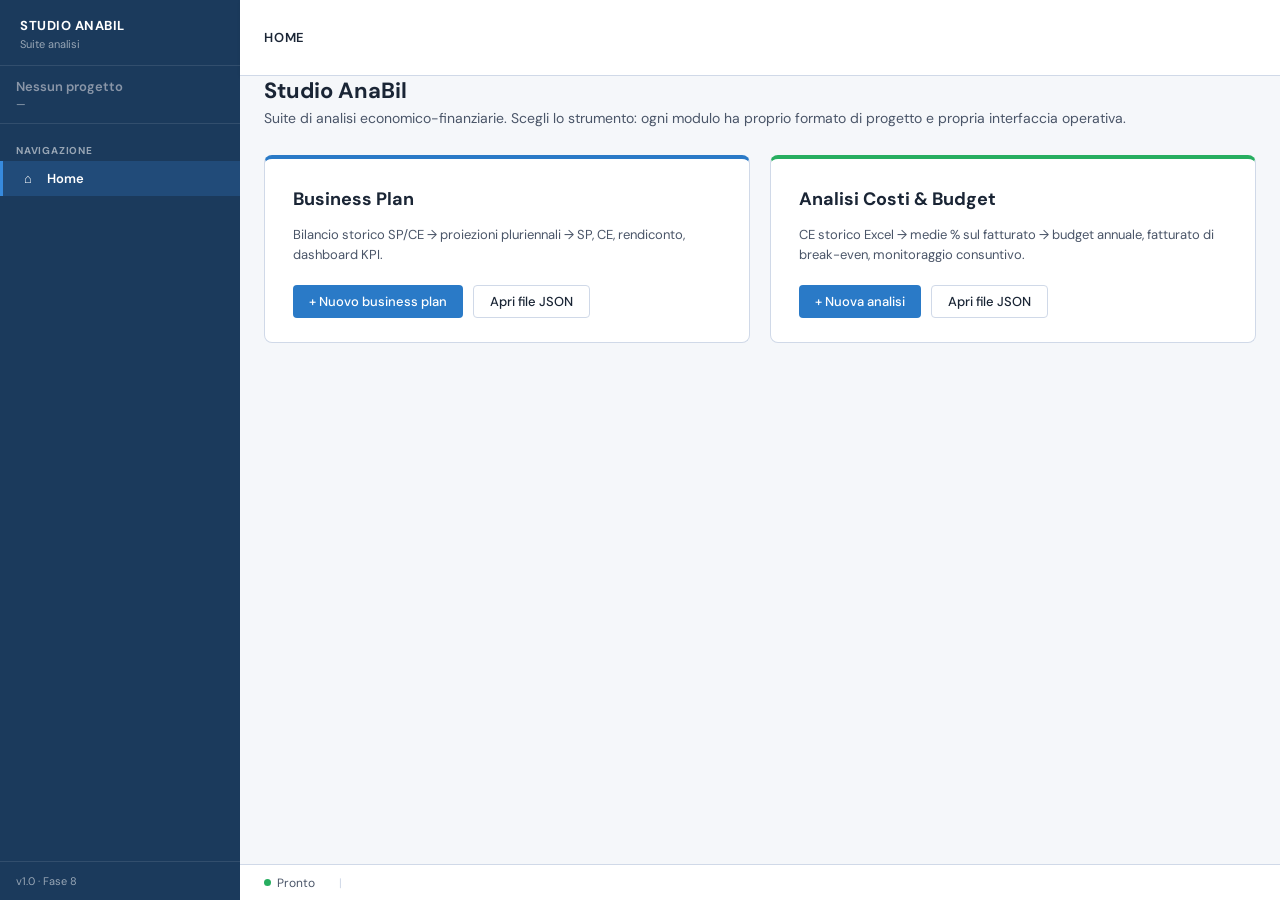
==== index.html @ ef0dd317 "Riorganizzazione cartelle in struttura multi-modulo Struttura nuova:   js/core/        — shell e inf" ====
<!DOCTYPE html>
<html lang="it">
<head>
  <meta charset="UTF-8">
  <meta name="viewport" content="width=device-width, initial-scale=1.0">
  <title>Studio AnaBil</title>

  <!-- Google Fonts -->
  <link rel="preconnect" href="https://fonts.googleapis.com">
  <link rel="preconnect" href="https://fonts.gstatic.com" crossorigin>
  <link href="https://fonts.googleapis.com/css2?family=DM+Sans:wght@400;500;600;700&family=JetBrains+Mono:wght@400;600&display=swap" rel="stylesheet">

  <link rel="stylesheet" href="css/main.css">
</head>
<body>

<!-- =====================================================
     APP SHELL
     ===================================================== -->
<div id="app">

  <!-- ── Sidebar ────────────────────────────────────────── -->
  <nav id="sidebar">
    <div class="sidebar-logo" onclick="UI.navigate('home')" title="Torna alla home">
      <div class="sidebar-logo-title">Studio AnaBil</div>
      <div class="sidebar-logo-sub">Suite analisi</div>
    </div>

    <!-- Info progetto corrente -->
    <div class="sidebar-project-info" id="sidebar-project-info">
      <div class="sidebar-project-name text-muted" id="sidebar-project-name">Nessun progetto</div>
      <div class="sidebar-project-meta" id="sidebar-project-meta">—</div>
      <div class="sidebar-project-edit-btn hidden" id="sidebar-project-edit" onclick="UI.apriModificaCliente()" title="Modifica ragione sociale, anno base e orizzonte anni">✎ Modifica dati base</div>
    </div>

    <!-- Navigazione principale -->
    <div class="sidebar-nav">
      <div class="sidebar-nav-section">Navigazione</div>

      <div class="sidebar-nav-item active" data-section="home" data-modulo="*" onclick="UI.navigate('home')" title="Torna alla home / cambia strumento">
        <span class="sidebar-nav-icon">⌂</span>
        <span>Home</span>
      </div>

      <!-- ── Voci Business Plan (BP) ────────────────────────── -->
      <div class="sidebar-nav-item disabled hidden" data-section="importa" data-modulo="bp" onclick="UI.navigate('importa')">
        <span class="sidebar-nav-icon">⇪</span>
        <span>Importa bilancio</span>
        <span class="sidebar-nav-status" id="nav-status-importa"></span>
      </div>

      <div class="sidebar-nav-item disabled hidden" data-section="dati-partenza" data-modulo="bp" onclick="UI.navigate('dati-partenza')">
        <span class="sidebar-nav-icon">📋</span>
        <span>Dati di partenza</span>
        <span class="sidebar-nav-status" id="nav-status-dati-partenza"></span>
      </div>

      <div class="sidebar-nav-item disabled hidden" data-section="driver" data-modulo="bp" onclick="UI.navigate('driver')">
        <span class="sidebar-nav-icon">⚙</span>
        <span>Driver &amp; Parametri</span>
        <span class="sidebar-nav-status" id="nav-status-driver"></span>
      </div>

      <div class="sidebar-nav-item disabled hidden" data-section="eventi" data-modulo="bp" onclick="UI.navigate('eventi')">
        <span class="sidebar-nav-icon">📅</span>
        <span>Eventi</span>
        <span class="sidebar-nav-status" id="nav-status-eventi"></span>
      </div>

      <div class="sidebar-nav-item disabled hidden" data-section="prospetti" data-modulo="bp" onclick="UI.navigate('prospetti')">
        <span class="sidebar-nav-icon">📊</span>
        <span>Prospetti futuri</span>
        <span class="sidebar-nav-status" id="nav-status-prospetti"></span>
      </div>

      <div class="sidebar-nav-item disabled hidden" data-section="dashboard" data-modulo="bp" onclick="UI.navigate('dashboard')">
        <span class="sidebar-nav-icon">◈</span>
        <span>Dashboard KPI</span>
        <span class="sidebar-nav-status" id="nav-status-dashboard"></span>
      </div>

      <!-- ── Voci Analisi Costi & Budget (AB) ───────────────── -->
      <div class="sidebar-nav-item disabled hidden" data-section="ab-importa-ce" data-modulo="ab" onclick="UI.navigate('ab-importa-ce')">
        <span class="sidebar-nav-icon">⇪</span>
        <span>Importa CE</span>
        <span class="sidebar-nav-status" id="nav-status-ab-importa-ce"></span>
      </div>

      <div class="sidebar-nav-item disabled hidden" data-section="ab-mappatura" data-modulo="ab" onclick="UI.navigate('ab-mappatura')">
        <span class="sidebar-nav-icon">🗂</span>
        <span>Mappatura sottoconti</span>
        <span class="sidebar-nav-status" id="nav-status-ab-mappatura"></span>
      </div>

      <div class="sidebar-nav-item disabled hidden" data-section="ab-storico" data-modulo="ab" onclick="UI.navigate('ab-storico')">
        <span class="sidebar-nav-icon">📋</span>
        <span>Storico &amp; medie</span>
        <span class="sidebar-nav-status" id="nav-status-ab-storico"></span>
      </div>

      <div class="sidebar-nav-item disabled hidden" data-section="ab-budget" data-modulo="ab" onclick="UI.navigate('ab-budget')">
        <span class="sidebar-nav-icon">📊</span>
        <span>Budget anno</span>
        <span class="sidebar-nav-status" id="nav-status-ab-budget"></span>
      </div>

      <div class="sidebar-nav-item disabled hidden" data-section="ab-consuntivo" data-modulo="ab" onclick="UI.navigate('ab-consuntivo')">
        <span class="sidebar-nav-icon">📈</span>
        <span>Consuntivo</span>
        <span class="sidebar-nav-status" id="nav-status-ab-consuntivo"></span>
      </div>
    </div>

    <div class="sidebar-footer">v1.0 · Fase 8</div>
  </nav>

  <!-- ── Header ─────────────────────────────────────────── -->
  <header id="header">
    <div class="header-info">
      <div class="header-cliente hidden" id="header-cliente"></div>
      <div class="header-title" id="header-title">Home</div>
      <div class="header-subtitle hidden" id="header-subtitle"></div>
    </div>
    <div id="header-badges" class="header-badges"></div>
    <div class="header-actions" id="header-actions"></div>
  </header>

  <!-- ── Area contenuto ─────────────────────────────────── -->
  <main id="content">
    <!-- Le sezioni vengono iniettate da ui.js -->
  </main>

  <!-- ── Footer ─────────────────────────────────────────── -->
  <footer id="footer">
    <div class="footer-status">
      <div class="footer-status-dot pronto" id="footer-dot"></div>
      <span id="footer-status-text">Pronto</span>
    </div>
    <span class="footer-sep">|</span>
    <div class="footer-quadratura hidden" id="footer-quadratura">
      <span id="footer-quadratura-text"></span>
    </div>
    <div style="flex:1"></div>
    <span id="footer-info" class="text-muted"></span>
  </footer>

</div><!-- /#app -->

<!-- =====================================================
     MODALE NUOVO PROGETTO
     ===================================================== -->
<div class="modal-overlay hidden" id="modal-nuovo-progetto">
  <div class="modal">
    <div class="modal-header">
      <span class="modal-title">Nuovo progetto</span>
      <div class="modal-close" onclick="UI.closeModal('modal-nuovo-progetto')">✕</div>
    </div>

    <div class="modal-body">

      <!-- Nome cliente -->
      <div class="form-group">
        <span class="form-label required">Nome cliente / Ragione sociale</span>
        <div class="form-field"
             contenteditable="true"
             id="np-cliente"
             data-placeholder="Es. Rossi Srl"
             spellcheck="false"></div>
      </div>

      <!-- Settore -->
      <div class="form-group">
        <span class="form-label">Settore</span>
        <div class="form-field"
             contenteditable="true"
             id="np-settore"
             data-placeholder="Es. Commercio al dettaglio"
             spellcheck="false"></div>
      </div>

      <!-- Anno base + Anni previsionali -->
      <div class="form-row">
        <div class="form-group">
          <span class="form-label required" id="np-anno-label">Anno base (storico)</span>
          <div class="form-field"
               contenteditable="true"
               id="np-anno-base"
               data-placeholder="Es. 2024"
               spellcheck="false"></div>
          <div class="form-hint" id="np-anno-hint">Anno dell'ultimo bilancio approvato</div>
        </div>

        <div class="form-group">
          <span class="form-label required">Anni previsionali</span>
          <div class="stepper">
            <div class="stepper-btn" onclick="UI.stepperChange('np-anni-prev', -1)">−</div>
            <div class="stepper-value" id="np-anni-prev">3</div>
            <div class="stepper-btn" onclick="UI.stepperChange('np-anni-prev', +1)">+</div>
          </div>
          <div class="form-hint" id="np-anni-hint">Da 1 a 8 anni oltre l'anno base</div>
        </div>

        <div class="form-group hidden" id="np-mese-avvio-group">
          <span class="form-label">Mese di avvio</span>
          <select class="form-select" id="np-mese-avvio">
            <option value="1">Gennaio</option>
            <option value="2">Febbraio</option>
            <option value="3">Marzo</option>
            <option value="4">Aprile</option>
            <option value="5">Maggio</option>
            <option value="6">Giugno</option>
            <option value="7">Luglio</option>
            <option value="8">Agosto</option>
            <option value="9">Settembre</option>
            <option value="10">Ottobre</option>
            <option value="11">Novembre</option>
            <option value="12">Dicembre</option>
          </select>
          <div class="form-hint">Mese in cui la società inizia l'attività</div>
        </div>
      </div>

      <!-- Scenario -->
      <div class="form-group">
        <span class="form-label required">Modalità di inserimento</span>
        <div class="radio-group" id="np-scenario">

          <div class="radio-item selected" data-value="sp_ce" onclick="UI.radioSelect('np-scenario', this); UI.aggiornaLabelAnno('sp_ce')">
            <div class="radio-dot"></div>
            <div>
              <div class="radio-label">SP + CE storici</div>
              <div class="radio-desc">Società esistente con bilanci disponibili — inserimento completo art. 2424/2425</div>
            </div>
          </div>

          <div class="radio-item" data-value="sp_only" onclick="UI.radioSelect('np-scenario', this); UI.aggiornaLabelAnno('sp_only')">
            <div class="radio-dot"></div>
            <div>
              <div class="radio-label">Solo SP storico</div>
              <div class="radio-desc">CE storico non disponibile — il primo CE viene costruito interamente dai driver</div>
            </div>
          </div>

          <div class="radio-item" data-value="costituenda" onclick="UI.radioSelect('np-scenario', this); UI.aggiornaLabelAnno('costituenda')">
            <div class="radio-dot"></div>
            <div>
              <div class="radio-label">Società costituenda</div>
              <div class="radio-desc">Nuova società senza storico — SP semplificato di avvio, CE dai driver</div>
            </div>
          </div>

        </div>
      </div>

      <!-- Modalità inserimento dati -->
      <div class="form-group">
        <span class="form-label">Granularità inserimento dati</span>
        <div class="toggle-group" id="np-modalita">
          <div class="toggle-item active" data-value="rapida" onclick="UI.toggleSelect('np-modalita', this)">
            Rapida
          </div>
          <div class="toggle-item" data-value="analitica" onclick="UI.toggleSelect('np-modalita', this)">
            Analitica
          </div>
        </div>
        <div class="form-hint mt-4">
          <strong>Rapida:</strong> inserimento per macro-aree aggregate &nbsp;|&nbsp;
          <strong>Analitica:</strong> conti foglia completi art. 2424/2425
        </div>
      </div>

    </div><!-- /.modal-body -->

    <div class="modal-footer">
      <div class="btn btn-secondary" onclick="UI.closeModal('modal-nuovo-progetto')">Annulla</div>
      <div class="btn btn-primary" onclick="Projects.creaProgetto()">Crea progetto</div>
    </div>
  </div>
</div><!-- /#modal-nuovo-progetto -->

<!-- =====================================================
     MODALE NUOVA ANALISI COSTI
     ===================================================== -->
<div class="modal-overlay hidden" id="modal-nuova-analisi">
  <div class="modal" style="width:520px">
    <div class="modal-header">
      <span class="modal-title">Nuova analisi costi</span>
      <div class="modal-close" onclick="UI.closeModal('modal-nuova-analisi')">✕</div>
    </div>

    <div class="modal-body">

      <!-- Nome ditta -->
      <div class="form-group">
        <span class="form-label required">Nome ditta / Ragione sociale</span>
        <div class="form-field"
             contenteditable="true"
             id="na-ditta"
             data-placeholder="Es. Rossi Srl"
             spellcheck="false"></div>
      </div>

      <!-- Settore -->
      <div class="form-group">
        <span class="form-label">Settore</span>
        <div class="form-field"
             contenteditable="true"
             id="na-settore"
             data-placeholder="Es. Commercio al dettaglio"
             spellcheck="false"></div>
      </div>

      <!-- Anno corrente + Numero anni storici -->
      <div class="form-row">
        <div class="form-group">
          <span class="form-label required">Anno corrente</span>
          <div class="form-field"
               contenteditable="true"
               id="na-anno-corrente"
               data-placeholder="Es. 2026"
               spellcheck="false"></div>
          <div class="form-hint">Anno per cui si fa il budget</div>
        </div>

        <div class="form-group">
          <span class="form-label required">Anni di storico</span>
          <div class="stepper">
            <div class="stepper-btn" onclick="UI.stepperChange('na-anni-storici', -1)">−</div>
            <div class="stepper-value" id="na-anni-storici" data-min="1" data-max="3">3</div>
            <div class="stepper-btn" onclick="UI.stepperChange('na-anni-storici', +1)">+</div>
          </div>
          <div class="form-hint">Da 1 a 3 anni precedenti</div>
        </div>
      </div>

    </div><!-- /.modal-body -->

    <div class="modal-footer">
      <div class="btn btn-secondary" onclick="UI.closeModal('modal-nuova-analisi')">Annulla</div>
      <div class="btn btn-primary" onclick="Projects.creaAnalisi()">Crea analisi</div>
    </div>
  </div>
</div>

<!-- =====================================================
     MODALE MODIFICA DATI CLIENTE
     ===================================================== -->
<div class="modal-overlay hidden" id="modal-modifica-cliente">
  <div class="modal" style="width:480px">
    <div class="modal-header">
      <span class="modal-title">Modifica dati base</span>
      <div class="modal-close" onclick="UI.closeModal('modal-modifica-cliente')">✕</div>
    </div>

    <div class="modal-body">

      <!-- Nome cliente -->
      <div class="form-group">
        <span class="form-label required">Nome cliente / Ragione sociale</span>
        <div class="form-field"
             contenteditable="true"
             id="mc-cliente"
             data-placeholder="Es. Rossi Srl"
             spellcheck="false"></div>
      </div>

      <!-- Anno base + Anni previsionali -->
      <div class="form-row">
        <div class="form-group">
          <span class="form-label required" id="mc-anno-label">Anno base (storico)</span>
          <div class="form-field"
               contenteditable="true"
               id="mc-anno-base"
               data-placeholder="Es. 2024"
               spellcheck="false"></div>
          <div class="form-hint" id="mc-anno-hint">Anno dell'ultimo bilancio approvato</div>
        </div>

        <div class="form-group">
          <span class="form-label required">Anni previsionali</span>
          <div class="stepper">
            <div class="stepper-btn" onclick="UI.stepperChange('mc-anni-prev', -1)">−</div>
            <div class="stepper-value" id="mc-anni-prev">3</div>
            <div class="stepper-btn" onclick="UI.stepperChange('mc-anni-prev', +1)">+</div>
          </div>
          <div class="form-hint" id="mc-anni-hint">Da 1 a 8 anni oltre l'anno base</div>
        </div>
      </div>

      <div class="form-group hidden" id="mc-mese-avvio-group">
        <span class="form-label">Mese di avvio</span>
        <select class="form-select" id="mc-mese-avvio">
          <option value="1">Gennaio</option>
          <option value="2">Febbraio</option>
          <option value="3">Marzo</option>
          <option value="4">Aprile</option>
          <option value="5">Maggio</option>
          <option value="6">Giugno</option>
          <option value="7">Luglio</option>
          <option value="8">Agosto</option>
          <option value="9">Settembre</option>
          <option value="10">Ottobre</option>
          <option value="11">Novembre</option>
          <option value="12">Dicembre</option>
        </select>
        <div class="form-hint">Mese in cui la società inizia l'attività</div>
      </div>

    </div><!-- /.modal-body -->

    <div class="modal-footer">
      <div class="btn btn-secondary" onclick="UI.closeModal('modal-modifica-cliente')">Annulla</div>
      <div class="btn btn-primary" onclick="Projects.aggiornaMetaDati()">Salva modifiche</div>
    </div>
  </div>
</div>

<!-- =====================================================
     MODALE CONFERMA ELIMINAZIONE
     ===================================================== -->
<div class="modal-overlay hidden" id="modal-elimina">
  <div class="modal" style="width:420px">
    <div class="modal-header">
      <span class="modal-title">Elimina progetto</span>
      <div class="modal-close" onclick="UI.closeModal('modal-elimina')">✕</div>
    </div>
    <div class="modal-body">
      <p style="color:var(--color-text-secondary);font-size:14px;">
        Sei sicuro di voler eliminare il progetto
        <strong id="modal-elimina-nome"></strong>?
        Questa operazione rimuoverà il progetto dalla lista recenti del browser.
        Il file JSON salvato sul disco non viene modificato.
      </p>
    </div>
    <div class="modal-footer">
      <div class="btn btn-secondary" onclick="UI.closeModal('modal-elimina')">Annulla</div>
      <div class="btn btn-danger" onclick="Projects.confermaElimina()">Elimina</div>
    </div>
  </div>
</div>

<!-- =====================================================
     SCRIPT — ordine di caricamento importante
     ===================================================== -->
<!-- Librerie vendored -->
<script src="lib/chart.umd.js"></script>
<script src="lib/xlsx-mini.js"></script>

<!-- Modulo BP (Business Plan) -->
<script src="js/modules/bp/schema.js"></script>
<script src="js/modules/bp/engine.js"></script>

<!-- Modulo AB (Analisi Costi & Budget) -->
<script src="js/modules/ab/engine.js"></script>
<script src="js/modules/ab/excel-import.js"></script>
<script src="js/modules/ab/ui.js"></script>

<!-- Core (shell e gestione progetti) -->
<script src="js/core/projects.js"></script>
<script src="js/core/ui.js"></script>

<script>
  // Avvio applicazione
  document.addEventListener('DOMContentLoaded', function() {
    UI.init();
  });
</script>

</body>
</html>
---- css/main.css ----
/* ============================================================
   Business Plan Tool — main.css
   Tutti i colori via variabili :root — nessun inline style
   ============================================================ */

/* ── Variabili globali ──────────────────────────────────────── */
:root {
  /* Colori principali */
  --color-sidebar-bg:      #1B3A5C;
  --color-sidebar-text:    #FFFFFF;
  --color-sidebar-muted:   rgba(255,255,255,0.55);
  --color-sidebar-active:  rgba(55,138,221,0.22);
  --color-sidebar-hover:   rgba(255,255,255,0.08);
  --color-sidebar-border:  rgba(255,255,255,0.10);

  --color-bg:              #F5F7FA;
  --color-surface:         #FFFFFF;
  --color-surface-alt:     #EEF2F7;
  --color-surface-hover:   #E4EBF5;

  --color-border:          #D0D9E8;
  --color-border-light:    #E8EDF5;

  --color-accent:          #2A7AC7;
  --color-accent-light:    #D6E8F8;
  --color-accent-hover:    #1F62A0;

  --color-text-primary:    #1A2535;
  --color-text-secondary:  #4A5568;
  --color-text-muted:      #8A96A8;

  --color-success:         #27AE60;
  --color-success-bg:      #E8F8EF;
  --color-warning:         #E67E22;
  --color-warning-bg:      #FEF3E7;
  --color-error:           #C0392B;
  --color-error-bg:        #FDEDEC;
  --color-info:            #2980B9;
  --color-info-bg:         #EAF4FB;

  --color-mastro-bg:       #EEF2F7;
  --color-mastro-text:     #1A2535;
  --color-sottomastro-bg:  #F7F9FC;
  --color-conto-bg:        #FFFFFF;

  --color-totale-bg:       #D6E8F8;
  --color-totale-text:     #1A2535;

  /* Intestazione colonne prospetti (uniforme su tutte le schermate):
     stesso blu scuro usato per le sezioni della mini-CE in mappatura. */
  --color-prospetto-th-bg:     var(--color-sidebar-bg);
  --color-prospetto-th-text:   #FFFFFF;
  --color-prospetto-th-shadow: 0 1px 2px rgba(27, 58, 92, 0.18);

  /* Alias semantici (riferiti dai moduli) */
  --color-text:            var(--color-text-primary);
  --color-primary:         var(--color-accent);

  /* Layout */
  --sidebar-width:         240px;
  --header-height:         76px;
  --footer-height:         36px;

  /* Tipografia */
  --font-ui:               'DM Sans', sans-serif;
  --font-mono:             'JetBrains Mono', monospace;
  --font-size-mono:        14px;

  /* Bordi e ombre */
  --radius-sm:             4px;
  --radius-md:             8px;
  --radius-lg:             12px;
  --shadow-sm:             0 1px 3px rgba(0,0,0,0.08);
  --shadow-md:             0 4px 12px rgba(0,0,0,0.10);
  --shadow-lg:             0 8px 24px rgba(0,0,0,0.13);
}

/* ── Reset base ─────────────────────────────────────────────── */
*, *::before, *::after { box-sizing: border-box; margin: 0; padding: 0; }

html, body {
  height: 100%;
  font-family: var(--font-ui);
  font-size: 14px;
  color: var(--color-text-primary);
  background: var(--color-bg);
  overflow: hidden;
}

/* ── Layout principale ──────────────────────────────────────── */
#app {
  display: grid;
  grid-template-columns: var(--sidebar-width) 1fr;
  grid-template-rows: var(--header-height) 1fr var(--footer-height);
  grid-template-areas:
    "sidebar header"
    "sidebar content"
    "sidebar footer";
  height: 100vh;
}

/* ── Sidebar ────────────────────────────────────────────────── */
#sidebar {
  grid-area: sidebar;
  background: var(--color-sidebar-bg);
  color: var(--color-sidebar-text);
  display: flex;
  flex-direction: column;
  overflow-y: auto;
  overflow-x: hidden;
}

.sidebar-logo {
  padding: 18px 20px 14px;
  border-bottom: 1px solid var(--color-sidebar-border);
  cursor: pointer;
  transition: background 120ms ease;
}

.sidebar-logo:hover {
  background: rgba(255, 255, 255, 0.04);
}

.sidebar-logo-title {
  font-size: 13px;
  font-weight: 700;
  letter-spacing: 0.04em;
  text-transform: uppercase;
  color: var(--color-sidebar-text);
  line-height: 1.3;
}

.sidebar-logo-sub {
  font-size: 11px;
  color: var(--color-sidebar-muted);
  margin-top: 2px;
}

.sidebar-project-info {
  padding: 12px 16px;
  border-bottom: 1px solid var(--color-sidebar-border);
  min-height: 52px;
}

.sidebar-project-name {
  font-size: 13px;
  font-weight: 600;
  color: var(--color-sidebar-text);
  white-space: nowrap;
  overflow: hidden;
  text-overflow: ellipsis;
}

.sidebar-project-meta {
  font-size: 11px;
  color: var(--color-sidebar-muted);
  margin-top: 2px;
}

.sidebar-project-edit-btn {
  display: inline-block;
  font-size: 11px;
  font-weight: 600;
  color: var(--color-sidebar-text);
  background: rgba(255, 255, 255, 0.10);
  border: 1px solid rgba(255, 255, 255, 0.15);
  border-radius: 4px;
  padding: 4px 10px;
  margin-top: 8px;
  cursor: pointer;
  transition: background 0.15s, border-color 0.15s;
}
.sidebar-project-edit-btn:hover {
  background: rgba(255, 255, 255, 0.18);
  border-color: rgba(255, 255, 255, 0.30);
}

.sidebar-nav {
  flex: 1;
  padding: 8px 0;
}

.sidebar-nav-section {
  padding: 12px 16px 4px;
  font-size: 10px;
  font-weight: 700;
  letter-spacing: 0.08em;
  text-transform: uppercase;
  color: var(--color-sidebar-muted);
}

.sidebar-nav-item {
  display: flex;
  align-items: center;
  gap: 10px;
  padding: 9px 16px;
  cursor: pointer;
  font-size: 13px;
  color: var(--color-sidebar-text);
  transition: background 0.15s;
  border-left: 3px solid transparent;
  user-select: none;
}

.sidebar-nav-item:hover {
  background: var(--color-sidebar-hover);
}

.sidebar-nav-item.active {
  background: var(--color-sidebar-active);
  border-left-color: #378ADD;
  font-weight: 600;
}

.sidebar-nav-item.disabled {
  opacity: 0.4;
  cursor: not-allowed;
  pointer-events: none;
}

.sidebar-nav-icon {
  width: 18px;
  text-align: center;
  flex-shrink: 0;
  font-style: normal;
}

/* ── Sidebar status indicators ─────────────────────────────── */
.sidebar-nav-status {
  margin-left: auto;
  display: flex;
  align-items: center;
  gap: 4px;
  flex-shrink: 0;
}

.sidebar-nav-dot {
  width: 8px;
  height: 8px;
  border-radius: 50%;
  flex-shrink: 0;
  transition: background 0.25s;
}
.sidebar-nav-dot.empty    { background: rgba(255,255,255,0.20); }
.sidebar-nav-dot.partial  { background: var(--color-warning); }
.sidebar-nav-dot.complete { background: var(--color-success); }
.sidebar-nav-dot.error    { background: var(--color-error); }

.sidebar-nav-badge {
  font-size: 10px;
  font-weight: 700;
  font-family: var(--font-mono);
  line-height: 1;
  padding: 2px 6px;
  border-radius: 10px;
  background: rgba(255,255,255,0.13);
  color: var(--color-sidebar-text);
  flex-shrink: 0;
}

.sidebar-footer {
  padding: 12px 16px;
  border-top: 1px solid var(--color-sidebar-border);
  font-size: 11px;
  color: var(--color-sidebar-muted);
}

/* ── Header ─────────────────────────────────────────────────── */
#header {
  grid-area: header;
  background: var(--color-surface);
  border-bottom: 1px solid var(--color-border);
  display: flex;
  align-items: center;
  padding: 0 24px;
  gap: 16px;
  box-shadow: var(--shadow-sm);
}

.header-info {
  flex: 1;
  display: flex;
  flex-direction: column;
  justify-content: center;
  gap: 1px;
  min-width: 0;
}

.header-cliente {
  font-size: 17px;
  font-weight: 700;
  letter-spacing: 0.02em;
  color: var(--color-accent);
  white-space: nowrap;
  overflow: hidden;
  text-overflow: ellipsis;
}

.header-title {
  font-size: 13px;
  font-weight: 600;
  text-transform: uppercase;
  letter-spacing: 0.06em;
  color: var(--color-text-primary);
  line-height: 1.2;
  white-space: nowrap;
  overflow: hidden;
  text-overflow: ellipsis;
}

.header-subtitle {
  font-size: 12.5px;
  line-height: 1.3;
  color: var(--color-text-secondary);
  white-space: nowrap;
  overflow: hidden;
  text-overflow: ellipsis;
}

.header-badges {
  display: flex;
  gap: 8px;
  align-items: center;
  flex-wrap: wrap;
}

.header-badge {
  display: inline-flex;
  align-items: center;
  padding: 3px 10px;
  border-radius: 20px;
  font-size: 12px;
  font-weight: 500;
}

.header-badge-scenario {
  background: var(--color-accent-light);
  color: var(--color-accent);
}

.header-badge-anno {
  background: var(--color-surface-alt);
  color: var(--color-text-secondary);
}

.header-actions {
  display: flex;
  gap: 8px;
  align-items: center;
}

/* ── Area contenuto ─────────────────────────────────────────── */
#content {
  grid-area: content;
  overflow-y: auto;
  overflow-x: auto;
  background: var(--color-bg);
  /* Niente padding-top: le pagine forniscono il proprio padding interno
     (es. .ab-mappatura, .ab-storico, .ab-budget, .ab-consuntivo, .ab-import
     hanno già padding: 24px). Eliminare il padding-top qui evita lo
     "strip" tra header globale e header interno della pagina, dove
     altrimenti si vede scorrere il contenuto sotto un header sticky. */
  padding: 0 24px 24px;
}

/* ── Footer status bar ──────────────────────────────────────── */
#footer {
  grid-area: footer;
  background: var(--color-surface);
  border-top: 1px solid var(--color-border);
  display: flex;
  align-items: center;
  padding: 0 24px;
  gap: 24px;
  font-size: 12px;
  color: var(--color-text-secondary);
}

.footer-status {
  display: flex;
  align-items: center;
  gap: 6px;
}

.footer-status-dot {
  width: 7px;
  height: 7px;
  border-radius: 50%;
  flex-shrink: 0;
}

.footer-status-dot.pronto    { background: var(--color-success); }
.footer-status-dot.modified  { background: var(--color-warning); }
.footer-status-dot.saved     { background: var(--color-accent); }
.footer-status-dot.error     { background: var(--color-error); }

.footer-sep {
  color: var(--color-border);
}

.footer-quadratura {
  display: flex;
  align-items: center;
  gap: 6px;
}

.footer-quadratura.ok    { color: var(--color-success); }
.footer-quadratura.error { color: var(--color-error); }

/* ── Pulsanti (div, mai button) ─────────────────────────────── */
.btn {
  display: inline-flex;
  align-items: center;
  gap: 6px;
  padding: 7px 16px;
  border-radius: var(--radius-sm);
  font-family: var(--font-ui);
  font-size: 13px;
  font-weight: 500;
  cursor: pointer;
  user-select: none;
  transition: background 0.15s, box-shadow 0.15s;
  white-space: nowrap;
}

.btn-primary {
  background: var(--color-accent);
  color: #FFFFFF;
}
.btn-primary:hover { background: var(--color-accent-hover); }

.btn-secondary {
  background: var(--color-surface);
  color: var(--color-text-primary);
  border: 1px solid var(--color-border);
}
.btn-secondary:hover { background: var(--color-surface-alt); }

.btn-ghost {
  background: transparent;
  color: var(--color-text-secondary);
}
.btn-ghost:hover { background: var(--color-surface-alt); }

.btn-danger {
  background: var(--color-error-bg);
  color: var(--color-error);
  border: 1px solid var(--color-error);
}
.btn-danger:hover { background: var(--color-error); color: #FFFFFF; }

.btn-sm {
  padding: 4px 10px;
  font-size: 12px;
}

.btn-icon {
  padding: 6px;
  border-radius: var(--radius-sm);
}

/* ── Home page ──────────────────────────────────────────────── */
.home-welcome {
  margin-bottom: 28px;
}

.home-welcome h1 {
  font-size: 22px;
  font-weight: 700;
  color: var(--color-text-primary);
  margin-bottom: 4px;
}

.home-welcome p {
  color: var(--color-text-secondary);
  font-size: 14px;
}

.home-actions {
  display: flex;
  gap: 12px;
  margin-bottom: 32px;
}

.projects-section-title {
  font-size: 13px;
  font-weight: 700;
  text-transform: uppercase;
  letter-spacing: 0.06em;
  color: var(--color-text-muted);
  margin-bottom: 12px;
}

.projects-grid {
  display: grid;
  grid-template-columns: repeat(auto-fill, minmax(280px, 1fr));
  gap: 16px;
}

.project-card {
  background: var(--color-surface);
  border: 1px solid var(--color-border);
  border-radius: var(--radius-md);
  padding: 18px 20px;
  cursor: pointer;
  transition: box-shadow 0.15s, border-color 0.15s;
}

.project-card:hover {
  box-shadow: var(--shadow-md);
  border-color: var(--color-accent);
}

.project-card-name {
  font-size: 15px;
  font-weight: 600;
  color: var(--color-text-primary);
  margin-bottom: 6px;
}

.project-card-meta {
  font-size: 12px;
  color: var(--color-text-muted);
  display: flex;
  gap: 10px;
  flex-wrap: wrap;
  margin-bottom: 12px;
}

.project-card-tag {
  display: inline-flex;
  align-items: center;
  padding: 2px 8px;
  border-radius: 12px;
  font-size: 11px;
  font-weight: 500;
}

.tag-sp-ce       { background: var(--color-accent-light);  color: var(--color-accent); }
.tag-sp-only     { background: var(--color-warning-bg);    color: var(--color-warning); }
.tag-costituenda { background: var(--color-success-bg);    color: var(--color-success); }

.project-card-date {
  font-size: 11px;
  color: var(--color-text-muted);
}

.project-card-actions {
  display: flex;
  gap: 8px;
  margin-top: 14px;
  padding-top: 12px;
  border-top: 1px solid var(--color-border-light);
}

.projects-empty {
  grid-column: 1 / -1;
  text-align: center;
  padding: 48px 24px;
  color: var(--color-text-muted);
}

.projects-empty-icon {
  font-size: 40px;
  margin-bottom: 12px;
  opacity: 0.5;
}

/* ── Landing modulari (BP / Analisi Costi) ──────────────────── */
.home-modules {
  display: grid;
  grid-template-columns: repeat(auto-fit, minmax(360px, 1fr));
  gap: 20px;
  margin-bottom: 40px;
}

.home-module-card {
  background: var(--color-surface);
  border: 1px solid var(--color-border);
  border-radius: var(--radius-md);
  padding: 28px 28px 24px;
  display: flex;
  flex-direction: column;
  gap: 14px;
  transition: box-shadow 0.15s, border-color 0.15s;
}

.home-module-card:hover {
  box-shadow: var(--shadow-md);
}

.home-module-bp { border-top: 4px solid var(--color-accent); }
.home-module-ab { border-top: 4px solid var(--color-success); }

.home-module-title {
  font-size: 18px;
  font-weight: 700;
  color: var(--color-text-primary);
}

.home-module-desc {
  font-size: 13px;
  line-height: 1.55;
  color: var(--color-text-secondary);
  flex: 1;
}

.home-module-actions {
  display: flex;
  gap: 10px;
  flex-wrap: wrap;
  margin-top: 6px;
}

.tag-ab { background: var(--color-success-bg); color: var(--color-success); }

/* ── Modali ─────────────────────────────────────────────────── */
.modal-overlay {
  position: fixed;
  inset: 0;
  background: rgba(10,20,40,0.45);
  display: flex;
  align-items: center;
  justify-content: center;
  z-index: 1000;
}

.modal-overlay.hidden { display: none; }

.modal {
  background: var(--color-surface);
  border-radius: var(--radius-lg);
  box-shadow: var(--shadow-lg);
  width: 560px;
  max-width: calc(100vw - 32px);
  max-height: calc(100vh - 32px);
  display: flex;
  flex-direction: column;
  overflow: hidden;
}

.modal-header {
  padding: 20px 24px 16px;
  border-bottom: 1px solid var(--color-border-light);
  display: flex;
  align-items: center;
  justify-content: space-between;
}

.modal-title {
  font-size: 16px;
  font-weight: 700;
  color: var(--color-text-primary);
}

.modal-close {
  width: 28px;
  height: 28px;
  display: flex;
  align-items: center;
  justify-content: center;
  border-radius: var(--radius-sm);
  cursor: pointer;
  color: var(--color-text-muted);
  font-size: 18px;
  transition: background 0.15s;
}
.modal-close:hover { background: var(--color-surface-alt); color: var(--color-text-primary); }

.modal-body {
  padding: 20px 24px;
  overflow-y: auto;
  flex: 1;
}

.modal-footer {
  padding: 14px 24px;
  border-top: 1px solid var(--color-border-light);
  display: flex;
  justify-content: flex-end;
  gap: 10px;
}

/* ── Form (div-based, no input/button nativi) ───────────────── */
.form-group {
  margin-bottom: 18px;
}

.form-label {
  display: block;
  font-size: 12px;
  font-weight: 600;
  color: var(--color-text-secondary);
  margin-bottom: 6px;
  text-transform: uppercase;
  letter-spacing: 0.04em;
}

.form-label.required::after {
  content: ' *';
  color: var(--color-error);
}

.form-field {
  width: 100%;
  min-height: 36px;
  padding: 8px 12px;
  border: 1px solid var(--color-border);
  border-radius: var(--radius-sm);
  font-family: var(--font-ui);
  font-size: 14px;
  color: var(--color-text-primary);
  background: var(--color-surface);
  outline: none;
  transition: border-color 0.15s;
}

.form-field:focus {
  border-color: var(--color-accent);
  box-shadow: 0 0 0 3px var(--color-accent-light);
}

.form-field[contenteditable="true"] {
  cursor: text;
}

.form-field[contenteditable="true"]:empty::before {
  content: attr(data-placeholder);
  color: var(--color-text-muted);
  pointer-events: none;
}

.form-select {
  width: 100%;
  min-height: 36px;
  padding: 8px 12px;
  border: 1px solid var(--color-border);
  border-radius: var(--radius-sm);
  font-family: var(--font-ui);
  font-size: 14px;
  color: var(--color-text-primary);
  background: var(--color-surface);
  outline: none;
  cursor: pointer;
  transition: border-color 0.15s;
}
.form-select:focus {
  border-color: var(--color-accent);
  box-shadow: 0 0 0 3px var(--color-accent-light);
}

.form-select.form-select-sm {
  min-height: 26px;
  padding: 2px 6px;
  font-size: 12px;
  width: auto;
}

.form-row {
  display: grid;
  grid-template-columns: 1fr 1fr 1fr;
  gap: 16px;
}

.form-hint {
  font-size: 11px;
  color: var(--color-text-muted);
  margin-top: 4px;
}

/* ── Select simulato (div + dropdown) ───────────────────────── */
.form-select-wrap {
  position: relative;
}

.form-select {
  width: 100%;
  min-height: 36px;
  padding: 8px 32px 8px 12px;
  border: 1px solid var(--color-border);
  border-radius: var(--radius-sm);
  font-family: var(--font-ui);
  font-size: 14px;
  color: var(--color-text-primary);
  background: var(--color-surface);
  cursor: pointer;
  user-select: none;
  display: flex;
  align-items: center;
  gap: 8px;
}

.form-select::after {
  content: '▾';
  position: absolute;
  right: 10px;
  top: 50%;
  transform: translateY(-50%);
  color: var(--color-text-muted);
  pointer-events: none;
  font-size: 12px;
}

.form-select-dropdown {
  position: absolute;
  top: calc(100% + 4px);
  left: 0;
  right: 0;
  background: var(--color-surface);
  border: 1px solid var(--color-border);
  border-radius: var(--radius-sm);
  box-shadow: var(--shadow-md);
  z-index: 200;
  max-height: 200px;
  overflow-y: auto;
}

.form-select-option {
  padding: 9px 12px;
  cursor: pointer;
  font-size: 13px;
  color: var(--color-text-primary);
  transition: background 0.12s;
}
.form-select-option:hover { background: var(--color-surface-alt); }
.form-select-option.selected { background: var(--color-accent-light); color: var(--color-accent); }

/* ── Radio/Toggle gruppi ────────────────────────────────────── */
.radio-group {
  display: flex;
  flex-direction: column;
  gap: 8px;
}

.radio-item {
  display: flex;
  align-items: flex-start;
  gap: 10px;
  padding: 10px 14px;
  border: 1px solid var(--color-border);
  border-radius: var(--radius-sm);
  cursor: pointer;
  transition: border-color 0.15s, background 0.15s;
}

.radio-item:hover {
  border-color: var(--color-accent);
  background: var(--color-accent-light);
}

.radio-item.selected {
  border-color: var(--color-accent);
  background: var(--color-accent-light);
}

.radio-dot {
  width: 16px;
  height: 16px;
  border-radius: 50%;
  border: 2px solid var(--color-border);
  flex-shrink: 0;
  margin-top: 1px;
  position: relative;
  transition: border-color 0.15s;
}

.radio-item.selected .radio-dot {
  border-color: var(--color-accent);
}

.radio-item.selected .radio-dot::after {
  content: '';
  position: absolute;
  inset: 2px;
  border-radius: 50%;
  background: var(--color-accent);
}

.radio-label {
  font-size: 13px;
  font-weight: 600;
  color: var(--color-text-primary);
}

.radio-desc {
  font-size: 12px;
  color: var(--color-text-muted);
  margin-top: 2px;
}

/* ── Toggle switch ──────────────────────────────────────────── */
.toggle-group {
  display: flex;
  border: 1px solid var(--color-border);
  border-radius: var(--radius-sm);
  overflow: hidden;
}

.toggle-item {
  flex: 1;
  padding: 7px 12px;
  text-align: center;
  font-size: 12px;
  font-weight: 600;
  cursor: pointer;
  color: var(--color-text-secondary);
  background: var(--color-surface);
  transition: background 0.12s, color 0.12s;
  user-select: none;
}

.toggle-item:not(:last-child) {
  border-right: 1px solid var(--color-border);
}

.toggle-item.active {
  background: var(--color-accent);
  color: #FFFFFF;
}

/* ── Stepper anni previsionali ──────────────────────────────── */
.stepper {
  display: flex;
  align-items: center;
  gap: 0;
  border: 1px solid var(--color-border);
  border-radius: var(--radius-sm);
  overflow: hidden;
  width: fit-content;
}

.stepper-btn {
  width: 34px;
  height: 34px;
  display: flex;
  align-items: center;
  justify-content: center;
  cursor: pointer;
  background: var(--color-surface-alt);
  color: var(--color-text-secondary);
  font-size: 16px;
  user-select: none;
  transition: background 0.12s;
  flex-shrink: 0;
}
.stepper-btn:hover { background: var(--color-surface-hover); }

.stepper-value {
  width: 48px;
  text-align: center;
  font-family: var(--font-mono);
  font-size: 15px;
  font-weight: 600;
  color: var(--color-text-primary);
  background: var(--color-surface);
  border-left: 1px solid var(--color-border);
  border-right: 1px solid var(--color-border);
  padding: 0;
  line-height: 34px;
}

/* ── Tabs ────────────────────────────────────────────────────── */
.tabs {
  display: flex;
  border-bottom: 2px solid var(--color-border);
  margin-bottom: 20px;
  gap: 4px;
}

.tab-item {
  padding: 8px 18px;
  font-size: 13px;
  font-weight: 500;
  color: var(--color-text-secondary);
  cursor: pointer;
  border-bottom: 2px solid transparent;
  margin-bottom: -2px;
  transition: color 0.12s, border-color 0.12s;
  user-select: none;
}

.tab-item:hover { color: var(--color-text-primary); }

.tab-item.active {
  color: var(--color-accent);
  border-bottom-color: var(--color-accent);
  font-weight: 600;
}

.tab-item.disabled {
  opacity: 0.45;
  cursor: not-allowed;
  pointer-events: none;
}

.tab-item-sm {
  padding: 6px 12px;
  font-size: 12px;
}

.tab-badge {
  display: inline-flex;
  align-items: center;
  justify-content: center;
  min-width: 16px;
  height: 16px;
  padding: 0 5px;
  border-radius: 8px;
  font-size: 10px;
  font-weight: 700;
  font-family: var(--font-mono);
  line-height: 1;
  margin-left: 4px;
  vertical-align: middle;
  background: var(--color-accent);
  color: white;
}
.tab-badge.muted {
  background: var(--color-border);
  color: var(--color-text-muted);
}

.tab-dot {
  display: inline-block;
  width: 7px;
  height: 7px;
  border-radius: 50%;
  margin-left: 5px;
  vertical-align: middle;
}
.tab-dot.complete { background: var(--color-success); }
.tab-dot.partial  { background: var(--color-warning); }
.tab-dot.error    { background: var(--color-error); }

.tab-pane { display: none; }
.tab-pane.active { display: block; }

/* ── Toolbar dati di partenza ───────────────────────────────── */
.section-toolbar {
  display: flex;
  align-items: center;
  gap: 10px;
  margin-bottom: 16px;
  flex-wrap: wrap;
}

.section-toolbar-left  { display: flex; align-items: center; gap: 8px; flex: 1; }
.section-toolbar-right { display: flex; align-items: center; gap: 8px; }

/* ── Banner scenario ─────────────────────────────────────────── */
.scenario-banner {
  display: flex;
  align-items: center;
  gap: 12px;
  padding: 10px 16px;
  border-radius: var(--radius-sm);
  margin-bottom: 16px;
  font-size: 13px;
}

.scenario-banner.sp-ce        { background: var(--color-accent-light);  color: var(--color-accent); }
.scenario-banner.sp-only      { background: var(--color-warning-bg);    color: var(--color-warning); }
.scenario-banner.costituenda  { background: var(--color-success-bg);    color: var(--color-success); }

.scenario-banner-icon  { font-size: 16px; flex-shrink: 0; }
.scenario-banner-text  { flex: 1; font-weight: 500; }

/* ── Banner tab disabilitato ─────────────────────────────────── */
.tab-disabled-notice {
  text-align: center;
  padding: 48px 24px;
  color: var(--color-text-muted);
}
.tab-disabled-notice-icon  { font-size: 36px; margin-bottom: 12px; opacity: 0.6; }
.tab-disabled-notice-title { font-size: 15px; font-weight: 600; color: var(--color-text-secondary); margin-bottom: 6px; }
.tab-disabled-notice-desc  { font-size: 13px; max-width: 380px; margin: 0 auto; }

/* ── Tabella SP / CE ─────────────────────────────────────────── */
.schema-table {
  width: 100%;
  border-collapse: collapse;
  font-size: 13px;
}

.schema-table col.col-label  { width: auto; }
.schema-table col.col-amount { width: 160px; }

/* Riga mastro (livello 1) */
.row-mastro > td {
  background: var(--color-mastro-bg);
  color: var(--color-mastro-text);
  font-weight: 700;
  font-size: 13px;
  padding: 8px 12px;
  border-top: 2px solid var(--color-border);
  cursor: pointer;
  user-select: none;
}

.row-mastro > td:first-child {
  padding-left: 12px;
  font-size: 14px;
  font-weight: 700;
}

/* Riga sottomastro (livello 2) */
.row-sottomastro > td {
  background: var(--color-sottomastro-bg);
  color: var(--color-text-secondary);
  font-weight: 600;
  font-size: 12px;
  padding: 6px 12px 6px 24px;
  border-top: 1px solid var(--color-border-light);
  cursor: pointer;
  user-select: none;
}

.row-sottomastro > td:first-child {
  font-size: 13px;
  font-weight: 700;
}

/* Riga conto foglia (livello 3) */
.row-conto > td {
  background: var(--color-conto-bg);
  color: var(--color-text-primary);
  font-size: 13px;
  padding: 5px 12px 5px 36px;
  border-top: 1px solid var(--color-border-light);
}

.row-conto > td:first-child {
  font-size: 14px;
  font-weight: 600;
}

/* Voci di dettaglio (espandibile): leggermente piu compatte delle voci principali */
.row-conto.ce-detail-row > td:first-child {
  font-size: 13px;
  font-weight: 400;
}

/* Riga totale */
.row-totale > td {
  background: var(--color-totale-bg);
  color: var(--color-totale-text);
  font-weight: 700;
  font-size: 13px;
  padding: 7px 12px;
  border-top: 1px solid var(--color-border);
}

.row-totale > td:first-child {
  font-size: 14px;
  font-weight: 700;
}

/* ── Prospetti: wrapper scrollabile con header sticky ─────── */
.prosp-scroll {
  overflow: auto;
  max-height: calc(100vh - var(--header-height) - var(--footer-height) - 140px);
  border: 1px solid var(--color-border-light);
  border-radius: var(--radius-sm);
  background: var(--color-surface);
}

.schema-table-sticky thead .row-mastro > td {
  position: sticky;
  top: 0;
  z-index: 5;
  background: var(--color-prospetto-th-bg);
  color: var(--color-prospetto-th-text);
  font-weight: 700;
  text-transform: uppercase;
  letter-spacing: 0.6px;
  border-top: none;
  box-shadow: var(--color-prospetto-th-shadow);
}

/* ── Cruscotto: intestazioni di sezione più evidenti ─────── */
.cruscotto-table .row-cruscotto-header > td.cruscotto-header-cell {
  background: var(--color-prospetto-th-bg);
  color: var(--color-prospetto-th-text);
  font-weight: 700;
  border-top: none;
  border-bottom: none;
  box-shadow: var(--color-prospetto-th-shadow);
}
.cruscotto-table .row-cruscotto-header > td.cruscotto-header-title {
  text-transform: uppercase;
  letter-spacing: 0.6px;
  font-size: 13px;
}

/* ── CE prospetto: toggle dettaglio ─────────────────── */

.ce-toggle, .sp-toggle { cursor: pointer; user-select: none; }
.ce-toggle:hover, .sp-toggle:hover { background: var(--color-surface-alt); }
.ce-toggle-arrow, .sp-toggle-arrow {
  display: inline-block;
  width: 14px;
  font-size: 10px;
  color: var(--color-text-muted);
  transition: transform 0.15s;
}
.ce-detail-row td, .sp-detail-row td { border-bottom: 1px dashed var(--color-border); }

/* ── SP a sezioni contrapposte (bilancio) ──────────── */

.sp-bilancio-grid {
  display: grid;
  grid-template-columns: 1fr 1fr;
  gap: 24px;
  align-items: start;
}

.sp-bilancio-col {
  min-width: 0; /* prevent grid blowout */
}

.sp-bilancio-header {
  font-size: 14px;
  font-weight: 700;
  margin: 0 0 8px;
  color: var(--color-text-secondary);
  text-transform: uppercase;
  letter-spacing: 0.05em;
  padding: 8px 12px;
  background: var(--color-surface-alt);
  border-radius: var(--radius-sm);
  border-bottom: 2px solid var(--color-border);
}

@media (max-width: 900px) {
  .sp-bilancio-grid {
    grid-template-columns: 1fr;
  }
}

.row-separatore td {
  background: var(--color-surface-alt);
  font-weight: 700;
  font-size: 13px;
  text-transform: uppercase;
  letter-spacing: 0.05em;
  padding: 10px 12px;
  color: var(--color-text-secondary);
  border-bottom: 2px solid var(--color-border);
}

/* Collasso */
.row-collapsed { display: none; }

/* Icona collasso */
.collapse-icon {
  display: inline-block;
  width: 16px;
  transition: transform 0.15s;
  font-style: normal;
  opacity: 0.6;
}
.collapsed .collapse-icon { transform: rotate(-90deg); }

/* Colonna importi */
.cell-amount {
  text-align: right;
  font-family: var(--font-mono);
  font-size: var(--font-size-mono);
  white-space: nowrap;
}

/* Campo importo editabile */
.amount-field {
  display: inline-block;
  min-width: 120px;
  max-width: 160px;
  padding: 3px 8px;
  border: 1px solid transparent;
  border-radius: var(--radius-sm);
  font-family: var(--font-mono);
  font-size: var(--font-size-mono);
  color: var(--color-text-primary);
  text-align: right;
  background: transparent;
  outline: none;
  transition: border-color 0.12s, background 0.12s;
}

.amount-field:focus {
  border-color: var(--color-accent);
  background: var(--color-accent-light);
}

.amount-field:empty::before {
  content: attr(data-placeholder);
  color: var(--color-text-muted);
}

/* Importo calcolato (non editabile) */
.amount-computed {
  display: inline-block;
  min-width: 120px;
  padding: 3px 8px;
  font-family: var(--font-mono);
  font-size: var(--font-size-mono);
  color: var(--color-text-primary);
  text-align: right;
}

.amount-computed.negative { color: var(--color-error); }
.amount-computed.zero     { color: var(--color-text-muted); }

/* Percentuale sul fatturato mostrata sotto l'importo nelle righe totale del CE */
.amount-pct {
  display: block;
  font-family: var(--font-mono);
  font-size: 11px;
  font-weight: 500;
  color: var(--color-text-secondary);
  padding: 0 8px;
  margin-top: 1px;
  text-align: right;
}

/* Tooltip formula prospetti */
.formula-tip {
  position: relative;
  cursor: help;
}
.formula-tip .tip-box {
  display: none;
  position: absolute;
  z-index: 100;
  background: var(--color-bg-secondary, #fff);
  border: 1px solid var(--color-border, #ddd);
  border-radius: 6px;
  padding: 8px 12px;
  box-shadow: 0 4px 16px rgba(0,0,0,0.12);
  font-size: 11px;
  line-height: 1.5;
  font-family: var(--font-mono);
  white-space: normal;
  min-width: 180px;
  max-width: 360px;
}
.formula-tip:hover .tip-box { display: block; }
/* Tooltip etichetta: appare sotto a destra */
td .formula-tip .tip-box { top: 100%; left: 0; }
/* Tooltip importo: appare sotto a sinistra */
td.cell-amount .formula-tip .tip-box { top: 100%; right: 0; left: auto; }
.tip-row { display: flex; justify-content: space-between; gap: 12px; }
.tip-row .tip-sign { width: 12px; text-align: center; flex-shrink: 0; }
.tip-row .tip-label { flex: 1; color: var(--color-text-secondary); }
.tip-row .tip-val { text-align: right; font-weight: 600; }
.tip-row .tip-val.neg { color: var(--color-error); }
.tip-sep { border-top: 1px solid var(--color-border, #ddd); margin: 2px 0; }
.tip-total { font-weight: 700; }

/* Pulsante aggiungi conto */
.add-conto-row > td {
  padding: 4px 12px 4px 36px;
  background: var(--color-conto-bg);
}

.add-conto-btn {
  display: inline-flex;
  align-items: center;
  gap: 6px;
  font-size: 12px;
  color: var(--color-accent);
  cursor: pointer;
  padding: 3px 6px;
  border-radius: var(--radius-sm);
  transition: background 0.12s;
}
.add-conto-btn:hover { background: var(--color-accent-light); }

/* ── SP semplificato costituenda ─────────────────────────────── */
.sp-semplificato-section {
  margin-bottom: 24px;
}

.sp-semplificato-section-title {
  font-size: 13px;
  font-weight: 700;
  text-transform: uppercase;
  letter-spacing: 0.05em;
  color: var(--color-text-muted);
  margin-bottom: 10px;
  padding-bottom: 6px;
  border-bottom: 1px solid var(--color-border);
}

/* ── Utility ─────────────────────────────────────────────────── */
.hidden { display: none !important; }
.sr-only { position: absolute; width: 1px; height: 1px; overflow: hidden; clip: rect(0,0,0,0); }

.text-muted   { color: var(--color-text-muted); }
.text-success { color: var(--color-success); }
.text-warning { color: var(--color-warning); }
.text-error   { color: var(--color-error); }
.text-accent  { color: var(--color-accent); }

.mt-4  { margin-top: 4px; }
.mt-8  { margin-top: 8px; }
.mt-16 { margin-top: 16px; }
.mb-8  { margin-bottom: 8px; }
.mb-16 { margin-bottom: 16px; }

/* ── Scrollbar styling ──────────────────────────────────────── */
::-webkit-scrollbar { width: 6px; height: 6px; }
::-webkit-scrollbar-track { background: transparent; }
::-webkit-scrollbar-thumb { background: var(--color-border); border-radius: 3px; }
::-webkit-scrollbar-thumb:hover { background: var(--color-text-muted); }

/* ── Dashboard KPI ─────────────────────────────────────────────── */
.dashboard-kpi-row {
  display: grid;
  grid-template-columns: repeat(auto-fit, minmax(160px, 1fr));
  gap: 14px;
  margin-bottom: 24px;
}

.dashboard-kpi-card {
  background: var(--color-surface);
  border-radius: var(--radius-md);
  box-shadow: var(--shadow-sm);
  padding: 16px 18px;
  display: flex;
  flex-direction: column;
  gap: 4px;
}
.dashboard-kpi-card.alert-warning { border-left: 3px solid var(--color-warning); }
.dashboard-kpi-card.alert-error   { border-left: 3px solid var(--color-error); }

.dashboard-kpi-label {
  font-size: 11px;
  font-weight: 600;
  text-transform: uppercase;
  letter-spacing: 0.04em;
  color: var(--color-text-muted);
}

.dashboard-kpi-value {
  font-family: var(--font-mono);
  font-size: 22px;
  font-weight: 700;
  color: var(--color-text);
}
.dashboard-kpi-value.negative { color: var(--color-error); }

.dashboard-kpi-delta {
  font-size: 11px;
  font-family: var(--font-mono);
  font-weight: 600;
}
.dashboard-kpi-delta.up   { color: var(--color-success); }
.dashboard-kpi-delta.down { color: var(--color-error); }
.dashboard-kpi-delta.flat { color: var(--color-text-muted); }

.dashboard-grid {
  display: grid;
  grid-template-columns: repeat(auto-fit, minmax(380px, 1fr));
  gap: 20px;
}

.dashboard-card {
  background: var(--color-surface);
  border-radius: var(--radius-md);
  box-shadow: var(--shadow-sm);
  padding: 20px;
}

.dashboard-card-title {
  font-size: 12px;
  font-weight: 700;
  text-transform: uppercase;
  letter-spacing: 0.05em;
  color: var(--color-text-muted);
  margin-bottom: 14px;
}

.dashboard-chart-container {
  position: relative;
  height: 260px;
}

/* ── Sezione Importa bilancio ─────────────────────────────────── */
.import-intro {
  margin-bottom: 24px;
}
.import-title {
  font-size: 20px;
  font-weight: 700;
  color: var(--color-text-primary);
  margin: 0 0 8px 0;
}
.import-desc {
  font-size: 13px;
  color: var(--color-text-secondary);
  line-height: 1.5;
  margin: 0 0 8px 0;
  max-width: 840px;
}

.import-dropzone {
  border: 2px dashed var(--color-border);
  border-radius: 12px;
  background: var(--color-surface);
  padding: 36px 20px;
  text-align: center;
  cursor: pointer;
  transition: background 0.15s, border-color 0.15s;
  margin-bottom: 16px;
}
.import-dropzone:hover,
.import-dropzone.dragover {
  background: var(--color-accent-light);
  border-color: var(--color-accent);
}
.import-dropzone-icon {
  font-size: 32px;
  color: var(--color-accent);
  margin-bottom: 8px;
}
.import-dropzone-title {
  font-size: 15px;
  font-weight: 600;
  color: var(--color-text-primary);
}
.import-dropzone-sub {
  font-size: 12px;
  color: var(--color-text-muted);
  margin-top: 4px;
}

.import-status {
  font-size: 13px;
  color: var(--color-text-secondary);
  background: var(--color-info-bg);
  border-left: 3px solid var(--color-info);
  padding: 10px 14px;
  border-radius: 4px;
  margin-bottom: 20px;
}
.import-status.import-status-warn {
  background: var(--color-warning-bg);
  border-left-color: var(--color-warning);
  color: var(--color-text-primary);
}

.import-table-header {
  display: flex;
  align-items: center;
  justify-content: space-between;
  margin-bottom: 12px;
}
.import-table-title {
  font-size: 15px;
  font-weight: 700;
  color: var(--color-text-primary);
  margin: 0;
}
.import-table-actions {
  display: flex;
  gap: 8px;
}

.import-table-scroll {
  max-height: 560px;
  overflow: auto;
  border: 1px solid var(--color-border-light);
  border-radius: 6px;
}
.import-table {
  width: 100%;
  border-collapse: collapse;
  background: var(--color-surface);
}
.import-table thead th {
  position: sticky;
  top: 0;
  background: var(--color-prospetto-th-bg);
  color: var(--color-prospetto-th-text);
  text-align: left;
  font-size: 12px;
  font-weight: 700;
  text-transform: uppercase;
  letter-spacing: 0.6px;
  padding: 10px 12px;
  border-bottom: none;
  box-shadow: var(--color-prospetto-th-shadow);
  z-index: 2;
}
.import-table thead th.num {
  text-align: right;
}
.import-table tbody td {
  padding: 8px 12px;
  border-bottom: 1px solid var(--color-border-light);
  vertical-align: middle;
  font-size: 13px;
  color: var(--color-text-primary);
}
.import-table tbody tr:hover {
  background: var(--color-surface-hover);
}
.import-cell-text {
  max-width: 380px;
  overflow: hidden;
  text-overflow: ellipsis;
  white-space: nowrap;
}
.import-cell-value.num {
  font-family: 'JetBrains Mono', monospace;
  font-size: 14px;
  text-align: right;
  white-space: nowrap;
}
.import-table select {
  width: 100%;
  max-width: 420px;
  font-family: inherit;
  font-size: 12px;
  padding: 4px 6px;
  border: 1px solid var(--color-border);
  border-radius: 4px;
  background: var(--color-surface);
  color: var(--color-text-primary);
}

/* Righe bold: rappresentano totali o sezioni del PDF originale */
.import-table tbody tr.import-row-bold td {
  font-weight: 700;
  background: var(--color-surface-alt);
}
.import-table tbody tr.import-row-bold:hover td {
  background: var(--color-surface-hover);
}
.import-table tbody tr.import-row-bold .import-cell-value.num {
  font-weight: 700;
}

.import-badge {
  display: inline-block;
  padding: 2px 8px;
  border-radius: 10px;
  font-size: 11px;
  font-weight: 600;
  text-transform: uppercase;
  letter-spacing: 0.04em;
}
.import-badge.badge-auto    { background: var(--color-success-bg); color: var(--color-success); }
.import-badge.badge-partial { background: var(--color-warning-bg); color: var(--color-warning); }
.import-badge.badge-manual  { background: var(--color-accent-light); color: var(--color-accent-hover); }
.import-badge.badge-none    { background: var(--color-error-bg); color: var(--color-error); }

/* Intestazioni: due livelli (prospetto SP/CE, colonna sx/dx dentro il prospetto) */
.import-table tbody tr.import-section-header td {
  background: var(--color-sidebar-bg);
  color: var(--color-sidebar-text);
  font-weight: 700;
  text-transform: uppercase;
  letter-spacing: 0.06em;
  padding: 10px 14px;
  border-bottom: 2px solid var(--color-border);
}
.import-table tbody tr.import-section-header:hover td {
  background: var(--color-sidebar-bg);
}
/* Livello 1: intestazione prospetto (Stato Patrimoniale / Conto Economico) */
.import-table tbody tr.import-section-prospetto td {
  background: var(--color-text-primary);
  font-size: 14px;
  letter-spacing: 0.1em;
}
.import-table tbody tr.import-section-prospetto.import-prospetto-ce td {
  background: var(--color-accent-hover);
}
/* Livello 2: intestazione colonna dentro il prospetto */
.import-table tbody tr.import-section-right td {
  background: var(--color-accent);
  font-size: 12px;
}
.import-table tbody tr.import-section-left td {
  font-size: 12px;
}

/* Pulsante "qui inizia il CE" — override manuale del boundary */
.import-btn-boundary {
  display: inline-block;
  padding: 2px 8px;
  margin-right: 4px;
  border-radius: 10px;
  font-size: 11px;
  font-weight: 700;
  color: var(--color-accent-hover);
  background: var(--color-accent-light);
  cursor: pointer;
  user-select: none;
  transition: background 0.15s, color 0.15s;
}
.import-btn-boundary:hover {
  background: var(--color-accent);
  color: var(--color-sidebar-text);
}

/* Colonna Azioni + pulsante elimina riga */
.import-col-actions {
  width: 40px;
  text-align: center;
}
.import-btn-remove {
  display: inline-flex;
  align-items: center;
  justify-content: center;
  width: 22px;
  height: 22px;
  border-radius: 50%;
  font-size: 16px;
  line-height: 1;
  font-weight: 700;
  color: var(--color-text-muted);
  background: transparent;
  cursor: pointer;
  transition: background 0.15s, color 0.15s;
  user-select: none;
}
.import-btn-remove:hover {
  background: var(--color-error-bg);
  color: var(--color-error);
}

/* ── Modulo AB — Importa CE ──────────────────────────────────── */
.ab-import { padding: 24px; max-width: 1100px; }

.ab-import-dropzone {
  border: 2px dashed var(--color-border);
  background: var(--color-surface-alt);
  border-radius: 12px;
  padding: 36px 24px;
  text-align: center;
  transition: background 0.15s, border-color 0.15s;
}
.ab-import-dropzone.drag-over {
  border-color: var(--color-primary);
  background: var(--color-accent-light);
}
.ab-import-dropzone-icon {
  font-size: 36px;
  margin-bottom: 8px;
  color: var(--color-primary);
}
.ab-import-dropzone-title {
  font-size: 16px;
  font-weight: 600;
  margin-bottom: 4px;
  color: var(--color-text);
}
.ab-import-dropzone-sub {
  font-size: 13px;
  color: var(--color-text-muted);
  margin-bottom: 12px;
}
.ab-import-dropzone-fixture {
  font-size: 12px;
  margin-top: 14px;
}
.ab-fixture-link {
  text-decoration: underline;
  cursor: pointer;
  color: var(--color-primary);
}
.ab-fixture-link:hover { opacity: 0.85; }

.ab-import-info {
  margin-top: 18px;
  padding: 10px 14px;
  background: var(--color-info-bg, #eef5ff);
  border-left: 3px solid var(--color-primary);
  border-radius: 4px;
  font-size: 13px;
  line-height: 1.5;
}

.ab-import-summary {
  margin-top: 28px;
  padding: 20px;
  background: var(--color-bg);
  border: 1px solid var(--color-border);
  border-radius: 8px;
}
.ab-import-summary-head h3 {
  margin: 0 0 8px 0;
  font-size: 16px;
}
.ab-import-meta {
  display: flex;
  flex-wrap: wrap;
  gap: 18px;
  font-size: 13px;
  color: var(--color-text-muted);
  margin-bottom: 18px;
}
.ab-import-meta strong {
  color: var(--color-text);
  font-weight: 600;
}
.ab-import-warn {
  margin-bottom: 12px;
  padding: 8px 12px;
  background: var(--color-warning-bg, #fff7e6);
  border-left: 3px solid var(--color-warning, #d48806);
  border-radius: 4px;
  font-size: 13px;
}
.ab-import-actions {
  margin-top: 18px;
  display: flex;
  gap: 10px;
  justify-content: flex-end;
}

/* Tabella storico/anteprima per macroarea */
.ab-storico { padding: 24px; max-width: 1100px; }
.ab-storico h2 { font-size: 20px; margin: 0 0 16px 0; }

.ab-storico-tab {
  width: 100%;
  border-collapse: collapse;
  font-family: 'JetBrains Mono', monospace;
  font-size: 14px;
}
.ab-storico-tab th,
.ab-storico-tab td {
  padding: 8px 12px;
  border-bottom: 1px solid var(--color-border);
  text-align: left;
}
.ab-storico-tab thead th {
  font-family: 'DM Sans', sans-serif;
  font-weight: 700;
  font-size: 13px;
  text-transform: uppercase;
  letter-spacing: 0.6px;
  color: var(--color-prospetto-th-text);
  background: var(--color-prospetto-th-bg);
  border-bottom: none;
  box-shadow: var(--color-prospetto-th-shadow);
  position: sticky;
  top: 0;
  z-index: 2;
}
.ab-storico-tab td.num,
.ab-storico-tab th.num {
  text-align: right;
  font-variant-numeric: tabular-nums;
}
.ab-storico-tab tr.ab-sezione td {
  background: var(--color-surface-alt);
  font-family: 'DM Sans', sans-serif;
  font-weight: 600;
  font-size: 13px;
  color: var(--color-text);
  text-transform: uppercase;
  letter-spacing: 0.5px;
  padding-top: 12px;
  padding-bottom: 6px;
}

/* ── Modulo AB — Prospetto Storico ───────────────────────────── */
.ab-storico-prospetto td:first-child,
.ab-storico-prospetto th:first-child {
  width: 38%;
}

.ab-storico-prospetto tr.ab-prospetto-spacer td {
  border: none;
  background: transparent;
  padding: 4px 0;
  height: 4px;
}

.ab-storico-prospetto tr.ab-prospetto-tot td {
  font-weight: 700;
  text-transform: uppercase;
  letter-spacing: 0.4px;
  font-size: 13px;
  font-family: 'DM Sans', sans-serif;
}
.ab-storico-prospetto tr.ab-prospetto-tot td.num {
  font-family: 'JetBrains Mono', monospace;
  font-size: 14px;
}

/* Storico CE: compattazione verticale per mostrare il prospetto intero senza
   scroll della pagina, senza toccare il rendering del Budget anno che riusa
   le stesse classi. */
.ab-storico .ab-storico-tab {
  font-size: 13px;
}
.ab-storico .ab-storico-tab th,
.ab-storico .ab-storico-tab td {
  padding: 4px 10px;
}
.ab-storico .ab-storico-tab thead th {
  padding-top: 7px;
  padding-bottom: 7px;
  font-size: 12px;
}
.ab-storico .ab-storico-prospetto tr.ab-prospetto-spacer td {
  padding: 2px 0;
  height: 2px;
}
.ab-storico .ab-storico-prospetto tr.ab-sezione td {
  padding-top: 7px;
  padding-bottom: 4px;
  font-size: 12px;
}
.ab-storico .ab-storico-prospetto tr.ab-prospetto-tot td {
  font-size: 12px;
}
.ab-storico .ab-storico-prospetto tr.ab-prospetto-tot td.num {
  font-size: 13px;
}

/* Verde = risultato positivo / Fatturato / MdC / Utile */
.ab-storico-prospetto tr.ab-prospetto-tot-verde td {
  background: var(--color-success-bg);
  color: var(--color-success);
}
.ab-storico-prospetto tr.ab-prospetto-tot-verde-forte td {
  background: var(--color-success);
  color: #FFFFFF;
}

/* Arancio = aggregati di costo (CdV, Tot. variabili, Tot. fissi) */
.ab-storico-prospetto tr.ab-prospetto-tot-arancio td {
  background: var(--color-warning-bg);
  color: var(--color-warning);
}
.ab-storico-prospetto tr.ab-prospetto-tot-arancio-forte td {
  background: var(--color-warning);
  color: #FFFFFF;
}

/* ── Modulo AB — Budget anno ─────────────────────────────────── */
.ab-budget {
  padding: 24px;
  display: grid;
  grid-template-columns: minmax(0, 1fr) 300px;
  grid-template-rows: auto;
  gap: 20px;
  align-items: start;
}
.ab-budget > .ab-budget-card {
  grid-column: 2;
  grid-row: 1;
}
.ab-budget > table {
  grid-column: 1;
  grid-row: 1;
}
@media (max-width: 1100px) {
  .ab-budget {
    grid-template-columns: minmax(0, 1fr);
  }
  .ab-budget > .ab-budget-card,
  .ab-budget > table {
    grid-column: 1;
  }
  .ab-budget > .ab-budget-card { grid-row: 1; }
  .ab-budget > table           { grid-row: 2; }
}

.ab-budget-card {
  background: var(--color-surface);
  border: 1px solid var(--color-border);
  border-radius: 8px;
  padding: 12px 14px;
  display: flex;
  flex-direction: column;
  gap: 10px;
  position: sticky;
  top: var(--ab-head-h, 16px);
  z-index: 5;
  box-shadow: 0 1px 3px rgba(0, 0, 0, 0.04);
}
@media (max-width: 1100px) {
  /* In layout stacked, riprende l'aspetto orizzontale storico per non
     sprecare verticalità su schermi stretti. */
  .ab-budget-card {
    display: grid;
    grid-template-columns: minmax(220px, 1fr) 2fr;
    gap: 14px;
    align-items: center;
  }
}
.ab-budget-fatturato {
  display: flex;
  flex-direction: column;
  justify-content: center;
  gap: 2px;
}
.ab-budget-fatturato-label {
  font-size: 10px;
  color: var(--color-text-muted);
  text-transform: uppercase;
  letter-spacing: 0.5px;
  margin-bottom: 2px;
}
.ab-budget-fatturato-input {
  font-family: 'JetBrains Mono', monospace;
  font-size: 16px;
  font-weight: 700;
  color: var(--color-accent);
  background: var(--color-accent-light);
  padding: 4px 8px;
  border-radius: 5px;
  border: 1px solid var(--color-accent-light);
  outline: none;
  text-align: right;
  transition: border-color 0.15s;
}
.ab-budget-fatturato-input:focus {
  border-color: var(--color-accent);
}
.ab-budget-fatturato-sub {
  font-size: 10px;
  margin-top: 2px;
}

.ab-budget-kpi {
  display: flex;
  flex-direction: column;
  gap: 8px;
}
@media (max-width: 1100px) {
  .ab-budget-kpi {
    display: grid;
    grid-template-columns: repeat(3, 1fr);
  }
}
.ab-budget-kpi-card {
  border-radius: 8px;
  padding: 14px 16px;
  border: 1px solid var(--color-border);
}
/* Versione compatta KPI dentro l'header del Budget anno */
.ab-budget-card .ab-budget-kpi-card {
  border-radius: 5px;
  padding: 8px 10px;
}
.ab-kpi-verde {
  background: var(--color-success-bg);
  border-color: var(--color-success);
}
.ab-kpi-verde .ab-kpi-value { color: var(--color-success); }
.ab-kpi-rosso {
  background: var(--color-error-bg);
  border-color: var(--color-error);
}
.ab-kpi-rosso .ab-kpi-value { color: var(--color-error); }
.ab-kpi-arancio {
  background: var(--color-warning-bg);
  border-color: var(--color-warning);
}
.ab-kpi-arancio .ab-kpi-value { color: var(--color-warning); }

.ab-kpi-label {
  font-size: 11px;
  font-weight: 600;
  text-transform: uppercase;
  letter-spacing: 0.5px;
  color: var(--color-text-muted);
  margin-bottom: 6px;
}
.ab-kpi-value {
  font-family: 'JetBrains Mono', monospace;
  font-size: 22px;
  font-weight: 700;
  font-variant-numeric: tabular-nums;
}
.ab-kpi-sub {
  font-size: 12px;
  color: var(--color-text-muted);
  margin-top: 4px;
}
/* Testi KPI nella sidebar Budget anno — compatti ma leggibili */
.ab-budget-card .ab-kpi-label {
  font-size: 10px;
  letter-spacing: 0.5px;
  margin-bottom: 2px;
}
.ab-budget-card .ab-kpi-value {
  font-size: 16px;
}
.ab-budget-card .ab-kpi-sub {
  font-size: 11px;
  margin-top: 2px;
}
@media (max-width: 1100px) {
  /* Layout stacked: torna alla versione molto compatta dell'header
     orizzontale per non sprecare verticalità su schermi stretti. */
  .ab-budget-card .ab-kpi-label { font-size: 9px; margin-bottom: 1px; }
  .ab-budget-card .ab-kpi-value { font-size: 14px; }
  .ab-budget-card .ab-kpi-sub   { font-size: 10px; margin-top: 1px; }
}

.ab-budget-tab td:first-child,
.ab-budget-tab th:first-child {
  width: 30%;
}

/* Budget anno: compattazione verticale allineata al Consuntivo per
   permettere la lettura dell'intero prospetto senza scroll. */
.ab-budget .ab-storico-tab {
  font-size: 13px;
}
.ab-budget .ab-storico-tab th,
.ab-budget .ab-storico-tab td {
  padding: 3px 10px;
}
.ab-budget .ab-storico-tab thead th {
  padding-top: 6px;
  padding-bottom: 6px;
  font-size: 12px;
}
.ab-budget .ab-storico-prospetto tr.ab-prospetto-spacer td {
  padding: 2px 0;
  height: 2px;
}
.ab-budget .ab-storico-prospetto tr.ab-sezione td {
  padding-top: 6px;
  padding-bottom: 3px;
  font-size: 12px;
}
.ab-budget .ab-storico-prospetto tr.ab-prospetto-tot td {
  font-size: 12px;
  padding-top: 4px;
  padding-bottom: 4px;
}
.ab-budget .ab-storico-prospetto tr.ab-prospetto-tot td.num {
  font-size: 13px;
}

.ab-budget-input {
  display: inline-block;
  min-width: 80px;
  padding: 4px 8px;
  border: 1px solid var(--color-border);
  border-radius: 4px;
  background: var(--color-surface);
  text-align: right;
  font-family: 'JetBrains Mono', monospace;
  font-size: 13px;
}
.ab-budget-input:focus {
  outline: none;
  border-color: var(--color-accent);
}
.ab-budget-input:empty::before {
  content: attr(data-placeholder);
  color: var(--color-text-muted);
  font-style: italic;
}

/* Input cardine del budget: il fatturato ipotizzato che fa da driver di
   tutti i costi variabili calcolati a percentuale. Evidenziato con
   bordo accentato per segnalarne il ruolo centrale nel prospetto. */
.ab-budget-input-cardine {
  border-color: var(--color-accent);
  border-width: 2px;
  font-weight: 700;
  background: var(--color-accent-light);
}
.ab-budget-input-cardine:focus {
  border-color: var(--color-accent);
}

.ab-budget-tab tr.ab-fonte-override td {
  background: var(--color-accent-light);
}
.ab-budget-fonte {
  display: inline-block;
  font-size: 16px;
  line-height: 1;
}
.ab-fonte-o {
  color: var(--color-accent);
}

/* ── Modulo AB — Consuntivo / Preconsuntivo ──────────────────── */
.ab-consuntivo { padding: 16px 20px; }

.ab-consuntivo-head {
  display: grid;
  grid-template-columns: minmax(0, 1fr) minmax(520px, auto);
  gap: 18px;
  align-items: stretch;
  margin-bottom: 14px;
}
.ab-consuntivo-head-left {
  display: flex;
  flex-direction: column;
  gap: 6px;
  min-width: 0;
}
.ab-consuntivo-controls {
  display: flex;
  align-items: center;
  gap: 18px;
  flex-wrap: wrap;
}
.ab-freq-selector {
  display: flex;
  align-items: center;
  gap: 8px;
  font-size: 12px;
}
.ab-freq-toggle {
  display: inline-flex;
  border: 1px solid var(--color-border);
  border-radius: 6px;
  overflow: hidden;
  background: var(--color-surface);
}
.ab-freq-opt {
  padding: 4px 12px;
  cursor: pointer;
  font-size: 12px;
  color: var(--color-text-muted);
  user-select: none;
  transition: background 0.12s, color 0.12s;
}
.ab-freq-opt:not(:last-child) {
  border-right: 1px solid var(--color-border);
}
.ab-freq-opt:hover {
  background: var(--color-surface-alt);
}
.ab-freq-opt.active {
  background: var(--color-accent);
  color: #FFFFFF;
}
.ab-consuntivo-stats {
  display: flex;
  gap: 16px;
  font-size: 12px;
}
.ab-consuntivo-stats strong {
  color: var(--color-text);
  font-weight: 600;
}

.ab-consuntivo-kpi {
  display: grid;
  grid-template-columns: repeat(3, minmax(170px, 1fr));
  gap: 8px;
  align-items: stretch;
}
.ab-consuntivo-kpi .ab-budget-kpi-card {
  padding: 6px 10px;
  border-radius: 6px;
  display: flex;
  flex-direction: column;
  justify-content: center;
}
.ab-consuntivo-kpi .ab-kpi-label {
  font-size: 10px;
  margin-bottom: 2px;
}
.ab-consuntivo-kpi .ab-kpi-value {
  font-size: 18px;
  line-height: 1.1;
}
.ab-consuntivo-kpi .ab-kpi-sub {
  font-size: 10px;
  margin-top: 2px;
}

/* Tabella consuntivo con prime 4 colonne fisse e mesi/trimestri scrollabili */
.ab-consuntivo-tab-scroll {
  overflow-x: auto;
  overflow-y: visible;
  max-width: 100%;
  border: 1px solid var(--color-border);
  border-radius: 8px;
  background: var(--color-surface);
}
.ab-consuntivo-tab-scroll-table {
  width: max-content;
  min-width: 100%;
  border-collapse: separate;
  border-spacing: 0;
}
.ab-consuntivo-tab-scroll-table th,
.ab-consuntivo-tab-scroll-table td {
  white-space: nowrap;
}
.ab-col-stick {
  position: sticky;
  background: var(--color-surface);
  z-index: 1;
}
.ab-consuntivo-tab-scroll-table thead .ab-col-stick {
  z-index: 3;
}
.ab-consuntivo-tab-scroll-table tbody .ab-col-stick {
  z-index: 2;
}
/* Le colonne sticky devono avere min-width e max-width identici e
   coerenti con il `left` della colonna successiva: senza max-width il
   contenuto (header lungo o cifre a 7 caratteri) dilata la cella oltre
   il proprio slot e finisce sotto la successiva sticky che la copre,
   tagliando l'ultimo carattere. */
.ab-col-stick-1 { left: 0;     min-width: 240px; max-width: 240px; }
.ab-col-stick-2 { left: 240px; min-width: 130px; max-width: 130px; box-shadow: none; }
.ab-col-stick-3 { left: 370px; min-width: 180px; max-width: 180px; }
.ab-col-stick-4 {
  left: 550px;
  min-width: 160px;
  max-width: 160px;
  box-shadow: 4px 0 6px -4px rgba(0,0,0,0.18);
}
.ab-col-periodo {
  min-width: 110px;
  text-align: right;
}
.ab-col-periodo-chiuso {
  background: rgba(55,138,221,0.06);
}

/* Sfondi opachi per le righe speciali sulle celle sticky (necessario perché
   position:sticky richiede un background non-trasparente sul td stesso per
   coprire le celle scrollate sottostanti: `background: inherit` non basta
   perché il <tr> non ha un background proprio — il colore è impostato sui td
   delle righe totale e quindi inherit risulta trasparente) */
.ab-consuntivo-tab-scroll-table tr.ab-prospetto-tot-verde .ab-col-stick {
  background: var(--color-success-bg);
}
.ab-consuntivo-tab-scroll-table tr.ab-prospetto-tot-verde-forte .ab-col-stick {
  background: var(--color-success);
}
.ab-consuntivo-tab-scroll-table tr.ab-prospetto-tot-arancio .ab-col-stick {
  background: var(--color-warning-bg);
}
.ab-consuntivo-tab-scroll-table tr.ab-prospetto-tot-arancio-forte .ab-col-stick {
  background: var(--color-warning);
}
.ab-consuntivo-tab-scroll-table thead tr .ab-col-stick {
  background: var(--color-prospetto-th-bg);
  color: var(--color-prospetto-th-text);
}
.ab-consuntivo-tab-scroll-table thead th {
  background: var(--color-prospetto-th-bg);
  color: var(--color-prospetto-th-text);
  font-weight: 700;
  text-transform: uppercase;
  letter-spacing: 0.6px;
  border-bottom: none;
  box-shadow: var(--color-prospetto-th-shadow);
}

/* Cella editabile fatturato dentro la tabella (riga FATTURATO).
   La riga ha sfondo verde pieno con testo bianco: forziamo qui sfondo
   bianco, testo scuro e bordo visibile per segnalare chiaramente che la
   cella è compilabile manualmente. */
.ab-periodo-input-cell {
  padding: 4px 8px;
  background: var(--color-surface);
  color: var(--color-text);
  border: 1px solid var(--color-border);
  border-radius: 4px;
  box-shadow: 0 1px 2px rgba(0,0,0,0.08);
  text-align: right;
  font-family: 'JetBrains Mono', monospace;
  font-size: 14px;
  min-height: 22px;
  cursor: text;
}
.ab-periodo-input-cell:hover {
  border-color: var(--color-accent);
}
.ab-periodo-input-cell:focus {
  outline: none;
  border-color: var(--color-accent);
  box-shadow: 0 0 0 2px var(--color-accent-light);
  background: var(--color-surface);
}
.ab-periodo-input-cell:empty::before {
  content: attr(data-placeholder);
  color: var(--color-text-muted);
  font-style: italic;
}

.ab-consuntivo-tab td:first-child,
.ab-consuntivo-tab th:first-child {
  width: auto;
}

/* Consuntivo: tabella più compatta verticalmente per far stare il prospetto
   intero senza scroll della pagina */
.ab-consuntivo-tab th,
.ab-consuntivo-tab td {
  padding: 4px 10px;
  font-size: 13px;
}
.ab-consuntivo-tab thead th {
  padding-top: 6px;
  padding-bottom: 6px;
  font-size: 12px;
}
.ab-consuntivo-tab tr.ab-sezione td {
  padding-top: 6px;
  padding-bottom: 4px;
  font-size: 12px;
}
/* La riga sezione ha un singolo <td colspan>: senza sticky il titolo
   scorre via insieme alla tabella e resta visibile solo qualche
   carattere ("CAVI" anziché "RICAVI"). Il `position: sticky` direttamente
   sul <td colspan> è incoerente tra browser, quindi ancoriamo lo span
   interno: il td scorre normalmente portandosi dietro lo sfondo della
   sezione, lo span resta agganciato a sinistra. */
.ab-consuntivo-tab-scroll-table tr.ab-sezione .ab-sezione-label-sticky {
  position: sticky;
  left: 10px;
  display: inline-block;
  z-index: 2;
}
.ab-consuntivo-tab tr.ab-prospetto-spacer td {
  padding: 2px 0;
  height: 2px;
}
.ab-consuntivo-tab tr.ab-prospetto-tot td {
  font-size: 12px;
}
.ab-consuntivo-tab tr.ab-prospetto-tot td.num {
  font-size: 13px;
}
.ab-consuntivo-tab .ab-periodo-input-cell {
  padding: 2px 6px;
  min-height: 18px;
  font-size: 13px;
}

.ab-delta-good { color: var(--color-success); font-weight: 600; }
.ab-delta-bad  { color: var(--color-error);   font-weight: 600; }

/* ── Modulo AB — Mappatura sottoconti ────────────────────────── */
.ab-mappatura {
  padding: 10px 24px 24px;
  max-width: 1280px;
  /* Altezza nominale dell'header sticky: usata per spostare la
     sidebar sticky immediatamente sotto e per limitarne il max-height
     in modo che entri in viewport senza scroll interno. */
  --ab-head-h: 40px;
}

/* La barra delle statistiche resta visibile durante lo scroll della
   lista a destra: l'utente vede sempre il contesto anche mentre
   trascina un sottoconto. Margini negativi per estendere lo sfondo
   opaco fino ai bordi della pagina, coprendo le righe che scorrono. */
.ab-mappatura-head {
  position: sticky;
  top: 0;
  z-index: 5;
  background: var(--color-bg);
  margin: -10px -24px 8px -24px;
  padding: 8px 24px;
  border-bottom: 1px solid var(--color-border-light);
}
.ab-mappatura-stats {
  display: flex;
  gap: 18px;
  font-size: 12px;
  color: var(--color-text-muted);
  margin-bottom: 0;
  flex-wrap: wrap;
}
.ab-mappatura-stats strong {
  color: var(--color-text);
  font-weight: 600;
}

.ab-mappatura-sezione-titolo {
  font-family: 'DM Sans', sans-serif;
  font-size: 14px;
  font-weight: 800;
  text-transform: uppercase;
  letter-spacing: 1px;
  color: #FFFFFF;
  background: var(--color-sidebar-bg);
  margin: 28px 0 12px 0;
  padding: 9px 14px;
  border-radius: 6px;
  border: none;
  box-shadow: 0 1px 2px rgba(27, 58, 92, 0.18);
}
.ab-mappatura-sezione-titolo:first-child {
  margin-top: 4px;
}

.ab-gruppo {
  background: var(--color-surface);
  border: 1px solid var(--color-border);
  border-radius: 8px;
  margin-bottom: 14px;
  overflow: hidden;
}
.ab-gruppo-warn {
  border-color: var(--color-warning);
  box-shadow: 0 0 0 2px var(--color-warning-bg);
}
.ab-gruppo-head {
  padding: 11px 14px;
  background: var(--color-accent-light);
  border-bottom: 2px solid var(--color-accent);
}
.ab-gruppo-title {
  font-size: 15px;
  font-weight: 700;
  color: var(--color-text);
  letter-spacing: 0.2px;
}
.ab-gruppo-count {
  color: var(--color-text-muted);
  font-weight: 400;
  font-size: 12px;
}
.ab-gruppo-sub {
  font-size: 12px;
  margin-top: 2px;
}
.ab-gruppo-vuoto {
  padding: 14px;
  font-size: 13px;
  font-style: italic;
}

.ab-mappatura-tab {
  width: 100%;
  border-collapse: collapse;
  font-size: 13px;
}
.ab-mappatura-tab th,
.ab-mappatura-tab td {
  padding: 6px 10px;
  border-bottom: 1px solid var(--color-border-light);
  vertical-align: middle;
}
.ab-mappatura-tab thead th {
  background: var(--color-prospetto-th-bg);
  color: var(--color-prospetto-th-text);
  font-weight: 700;
  font-size: 12px;
  text-transform: uppercase;
  letter-spacing: 0.6px;
  border-bottom: none;
  box-shadow: var(--color-prospetto-th-shadow);
}
.ab-mappatura-tab td.codice-conto,
.ab-mappatura-tab th.codice-conto {
  font-family: 'JetBrains Mono', monospace;
  font-size: 12px;
}
.ab-mappatura-tab td.num,
.ab-mappatura-tab th.num {
  text-align: right;
  font-family: 'JetBrains Mono', monospace;
  font-variant-numeric: tabular-nums;
}
.ab-mappatura-tab tr:hover td {
  background: var(--color-surface-alt);
}
.ab-mappatura-readonly {
  font-style: italic;
  font-size: 12px;
}
.ab-macro-select {
  min-width: 220px;
}

.ab-stats-warn strong { color: var(--color-warning); }

.ab-mappatura-selcount {
  color: var(--color-accent);
  font-weight: 600;
}

/* ── Layout split: sidebar mini-CE + lista sottoconti ─────── */
.ab-mappatura-layout {
  display: grid;
  grid-template-columns: 280px 1fr;
  gap: 20px;
  align-items: start;
}

.ab-mini-ce {
  position: sticky;
  /* Si attacca subito sotto all'header sticky per evitare sovrapposizioni
     e per non costringere l'utente a scorrere durante il drag&drop. */
  top: var(--ab-head-h);
  max-height: calc(100vh - var(--ab-head-h) - 24px);
  overflow-y: auto;
  padding: 8px;
  background: var(--color-surface);
  border: 1px solid var(--color-border);
  border-radius: var(--radius-md);
  box-shadow: var(--shadow-sm);
}

.ab-mappatura-main {
  min-width: 0;
}

.ab-mini-sezione {
  font-family: var(--font-ui);
  font-size: 11.5px;
  font-weight: 800;
  text-transform: uppercase;
  letter-spacing: 0.8px;
  color: #FFFFFF;
  background: var(--color-sidebar-bg);
  margin: 10px 0 4px 0;
  padding: 5px 9px;
  border-radius: 4px;
  border: none;
  box-shadow: 0 1px 2px rgba(27, 58, 92, 0.15);
}
.ab-mini-sezione:first-child { margin-top: 0; }

.ab-mini-box {
  display: flex;
  align-items: center;
  justify-content: space-between;
  gap: 6px;
  padding: 6px 9px;
  margin-bottom: 3px;
  background: var(--color-surface);
  border: 1px solid var(--color-border);
  border-radius: var(--radius-sm);
  cursor: default;
  transition: background 0.12s, border-color 0.12s, transform 0.12s;
}
.ab-mini-box-label {
  font-size: 12.5px;
  font-weight: 600;
  color: var(--color-text);
  line-height: 1.3;
  flex: 1 1 auto;
  min-width: 0;
  word-break: break-word;
}
.ab-mini-box-count {
  font-family: var(--font-mono);
  font-size: 12px;
  font-weight: 600;
  color: var(--color-text-muted);
  background: var(--color-surface);
  border: 1px solid var(--color-border-light);
  border-radius: 10px;
  padding: 0 7px;
  min-width: 26px;
  text-align: center;
  flex: 0 0 auto;
}

.ab-mini-box-special {
  border-style: dashed;
}
.ab-mini-box-empty {
  opacity: 0.7;
}
.ab-mini-box-warn {
  background: var(--color-warning-bg);
  border-color: var(--color-warning);
}
.ab-mini-box-warn .ab-mini-box-count {
  color: var(--color-warning);
  border-color: var(--color-warning);
}

.ab-mini-box-readonly {
  background: repeating-linear-gradient(
    45deg,
    var(--color-surface-alt),
    var(--color-surface-alt) 6px,
    var(--color-bg) 6px,
    var(--color-bg) 12px
  );
  cursor: not-allowed;
  opacity: 0.85;
}

.ab-mini-flag-var {
  border-left: 3px solid var(--color-accent);
}
.ab-mini-flag-fix {
  border-left: 3px solid var(--color-text-muted);
}

/* Hover/drop feedback su mini-box */
.ab-mini-box[data-drop-macro] {
  cursor: pointer;
}
.ab-mini-box[data-drop-macro]:hover:not(.ab-drop-hover) {
  background: var(--color-surface-hover);
}
.ab-mini-box.ab-drop-hover {
  background: var(--color-accent-light);
  border-color: var(--color-accent);
  transform: scale(1.02);
}
.ab-mini-box.ab-drop-hover .ab-mini-box-count {
  color: var(--color-accent);
  border-color: var(--color-accent);
  background: var(--color-surface);
}

/* Drop hover anche sui gruppi nella lista a destra */
.ab-gruppo[data-drop-macro].ab-drop-hover {
  outline: 2px solid var(--color-accent);
  outline-offset: -2px;
  background: var(--color-accent-light);
}

/* Righe draggable nella lista */
.ab-row-draggable {
  cursor: grab;
}
.ab-row-draggable:active {
  cursor: grabbing;
}
.ab-row-draggable .ab-cell-codice {
  user-select: none;
}
.ab-row-dragging {
  opacity: 0.45;
}
.ab-row-selected td {
  background: var(--color-accent-light) !important;
}
.ab-row-selected .ab-cell-codice {
  font-weight: 700;
  color: var(--color-accent-hover);
}

/* Mentre un drag è in corso, attenuiamo i contenuti non target
   per guidare l'occhio verso le aree di rilascio. */
.ab-mappatura.ab-dnd-active .ab-mini-box[data-drop-macro] {
  outline: 1px dashed var(--color-accent);
  outline-offset: -3px;
}

/* ── Print ───────────────────────────────────────────────────── */
@media print {
  #sidebar, #header, #footer { display: none; }
  #app { display: block; }
  #content { padding: 0; overflow: visible; }
}
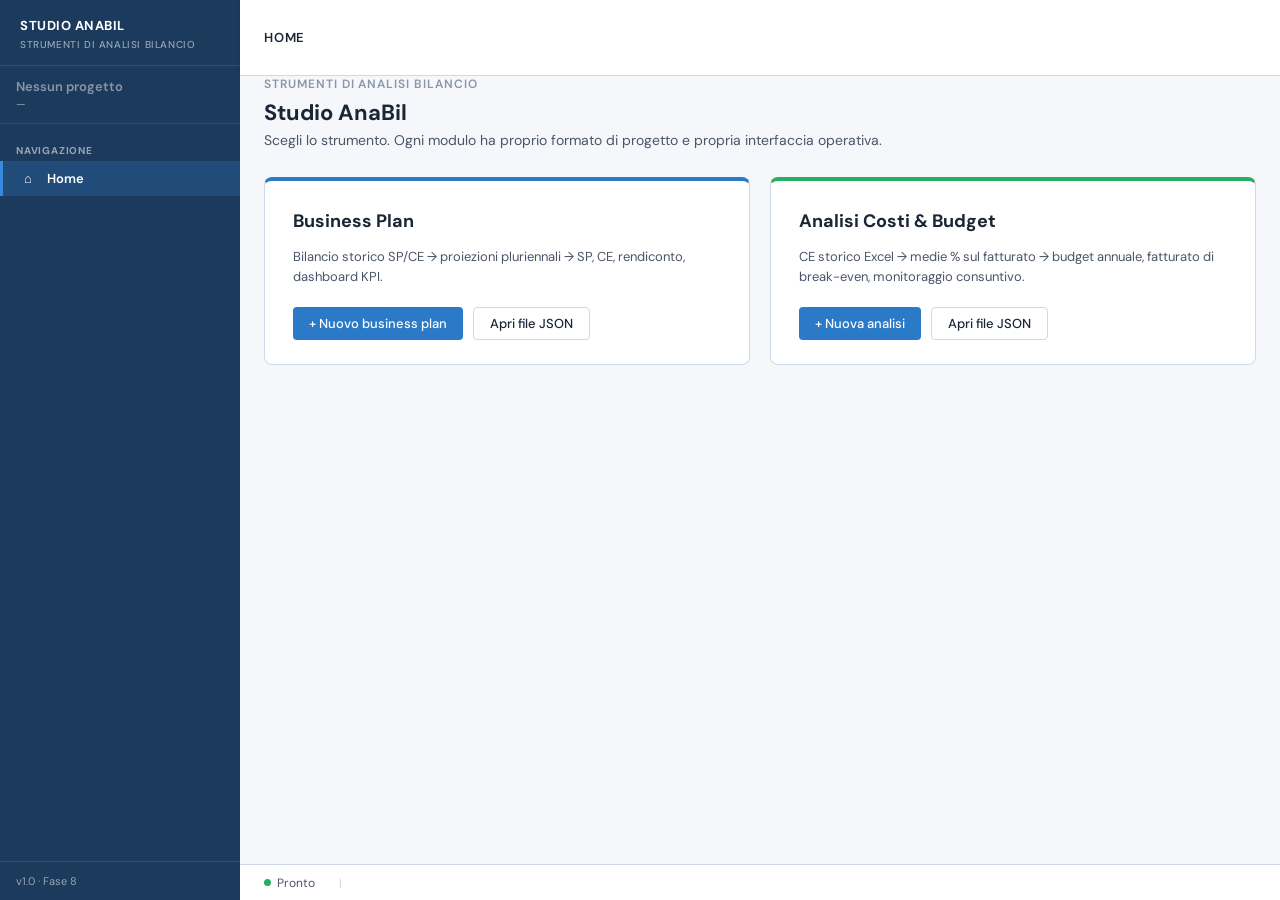
==== commit 6126b46c: "Tagline comune: "Strumenti di analisi bilancio" - Sub-logo sidebar: "Suite analisi" → "Strumenti di " ====
--- a/index.html
+++ b/index.html
@@ -23,7 +23,7 @@
   <nav id="sidebar">
     <div class="sidebar-logo" onclick="UI.navigate('home')" title="Torna alla home">
       <div class="sidebar-logo-title">Studio AnaBil</div>
-      <div class="sidebar-logo-sub">Suite analisi</div>
+      <div class="sidebar-logo-sub">Strumenti di analisi bilancio</div>
     </div>
 
     <!-- Info progetto corrente -->
--- a/css/main.css
+++ b/css/main.css
@@ -131,9 +131,12 @@
 }
 
 .sidebar-logo-sub {
-  font-size: 11px;
+  font-size: 10px;
+  font-weight: 500;
+  letter-spacing: 0.06em;
+  text-transform: uppercase;
   color: var(--color-sidebar-muted);
-  margin-top: 2px;
+  margin-top: 3px;
 }
 
 .sidebar-project-info {
@@ -462,6 +465,15 @@
 /* ── Home page ──────────────────────────────────────────────── */
 .home-welcome {
   margin-bottom: 28px;
+}
+
+.home-welcome .home-eyebrow {
+  font-size: 12px;
+  font-weight: 600;
+  letter-spacing: 0.08em;
+  text-transform: uppercase;
+  color: var(--color-text-muted);
+  margin-bottom: 6px;
 }
 
 .home-welcome h1 {
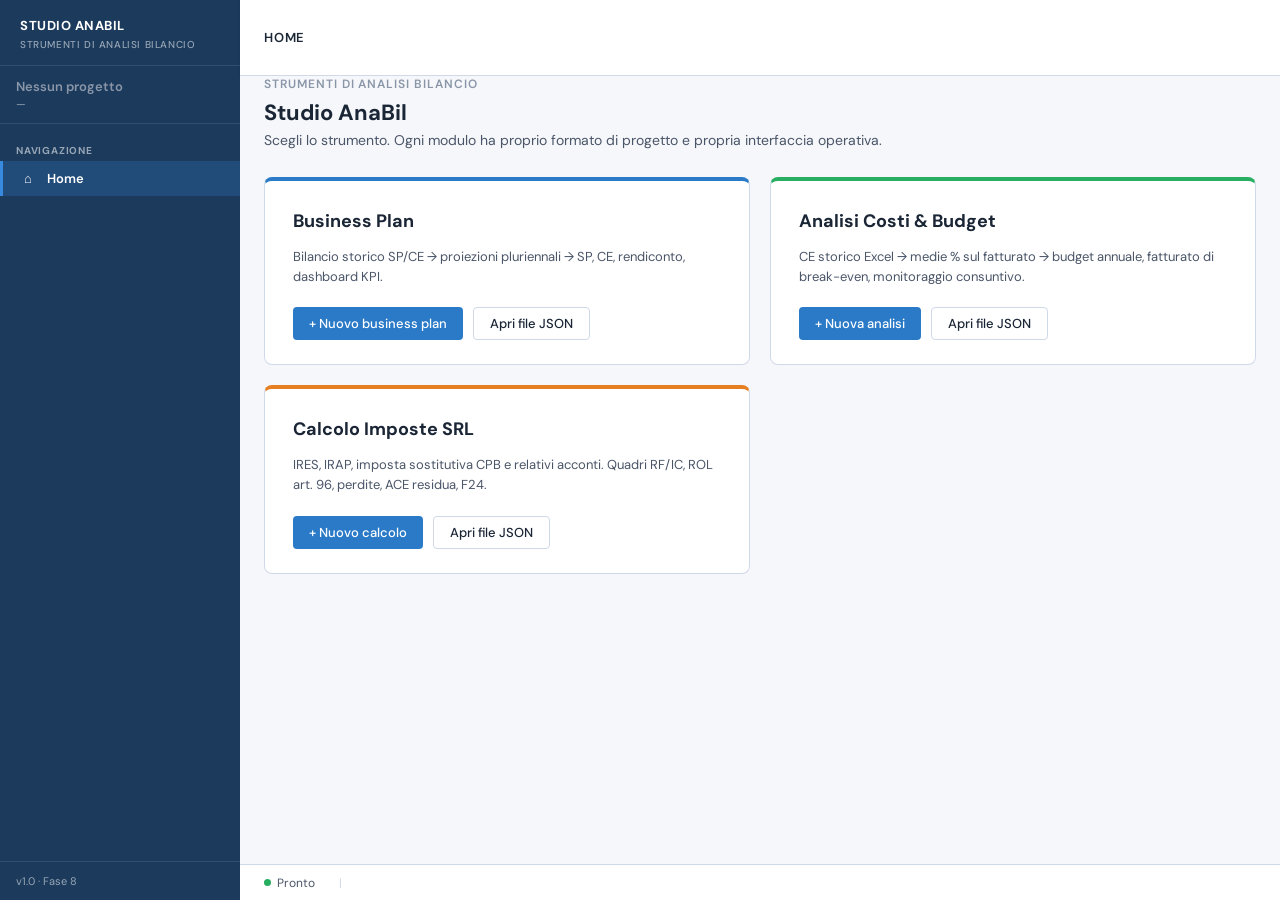
==== commit a73b6427: "imposte: integrazione shell (home card, sidebar, routing, factory progetto) Wiring del modulo Impost" ====
--- a/index.html
+++ b/index.html
@@ -30,7 +30,7 @@
     <div class="sidebar-project-info" id="sidebar-project-info">
       <div class="sidebar-project-name text-muted" id="sidebar-project-name">Nessun progetto</div>
       <div class="sidebar-project-meta" id="sidebar-project-meta">—</div>
-      <div class="sidebar-project-edit-btn hidden" id="sidebar-project-edit" onclick="UI.apriModificaCliente()" title="Modifica ragione sociale, anno base e orizzonte anni">✎ Modifica dati base</div>
+      <div class="sidebar-project-edit-btn hidden" id="sidebar-project-edit" onclick="UI.apriModificaDati()" title="Modifica ragione sociale, anno base e orizzonte anni">✎ Modifica dati base</div>
     </div>
 
     <!-- Navigazione principale -->
@@ -108,6 +108,67 @@
         <span class="sidebar-nav-icon">📈</span>
         <span>Consuntivo</span>
         <span class="sidebar-nav-status" id="nav-status-ab-consuntivo"></span>
+      </div>
+
+      <!-- ── Voci Imposte (calcolo IRES/IRAP/CPB) ──────────────── -->
+      <div class="sidebar-nav-item disabled hidden" data-section="imp-anagrafica" data-modulo="imposte" onclick="UI.navigate('imp-anagrafica')">
+        <span class="sidebar-nav-icon">🏢</span>
+        <span>Anagrafica e flag</span>
+        <span class="sidebar-nav-status" id="nav-status-imp-anagrafica"></span>
+      </div>
+
+      <div class="sidebar-nav-item disabled hidden" data-section="imp-conto-economico" data-modulo="imposte" onclick="UI.navigate('imp-conto-economico')">
+        <span class="sidebar-nav-icon">📒</span>
+        <span>Conto economico</span>
+        <span class="sidebar-nav-status" id="nav-status-imp-conto-economico"></span>
+      </div>
+
+      <div class="sidebar-nav-item disabled hidden" data-section="imp-variazioni-ires" data-modulo="imposte" onclick="UI.navigate('imp-variazioni-ires')">
+        <span class="sidebar-nav-icon">±</span>
+        <span>Variazioni IRES</span>
+        <span class="sidebar-nav-status" id="nav-status-imp-variazioni-ires"></span>
+      </div>
+
+      <div class="sidebar-nav-item disabled hidden" data-section="imp-rol" data-modulo="imposte" onclick="UI.navigate('imp-rol')">
+        <span class="sidebar-nav-icon">%</span>
+        <span>Interessi passivi (ROL)</span>
+        <span class="sidebar-nav-status" id="nav-status-imp-rol"></span>
+      </div>
+
+      <div class="sidebar-nav-item disabled hidden" data-section="imp-perdite-ace" data-modulo="imposte" onclick="UI.navigate('imp-perdite-ace')">
+        <span class="sidebar-nav-icon">↻</span>
+        <span>Perdite e ACE</span>
+        <span class="sidebar-nav-status" id="nav-status-imp-perdite-ace"></span>
+      </div>
+
+      <div class="sidebar-nav-item disabled hidden" data-section="imp-cpb" data-modulo="imposte" onclick="UI.navigate('imp-cpb')">
+        <span class="sidebar-nav-icon">⊜</span>
+        <span>Concordato (CPB)</span>
+        <span class="sidebar-nav-status" id="nav-status-imp-cpb"></span>
+      </div>
+
+      <div class="sidebar-nav-item disabled hidden" data-section="imp-irap" data-modulo="imposte" onclick="UI.navigate('imp-irap')">
+        <span class="sidebar-nav-icon">▦</span>
+        <span>IRAP</span>
+        <span class="sidebar-nav-status" id="nav-status-imp-irap"></span>
+      </div>
+
+      <div class="sidebar-nav-item disabled hidden" data-section="imp-deduzione-irap" data-modulo="imposte" onclick="UI.navigate('imp-deduzione-irap')">
+        <span class="sidebar-nav-icon">↘</span>
+        <span>IRAP da IRES</span>
+        <span class="sidebar-nav-status" id="nav-status-imp-deduzione-irap"></span>
+      </div>
+
+      <div class="sidebar-nav-item disabled hidden" data-section="imp-storico" data-modulo="imposte" onclick="UI.navigate('imp-storico')">
+        <span class="sidebar-nav-icon">🗄</span>
+        <span>Storico (riporti)</span>
+        <span class="sidebar-nav-status" id="nav-status-imp-storico"></span>
+      </div>
+
+      <div class="sidebar-nav-item disabled hidden" data-section="imp-riepilogo" data-modulo="imposte" onclick="UI.navigate('imp-riepilogo')">
+        <span class="sidebar-nav-icon">∑</span>
+        <span>Riepilogo &amp; F24</span>
+        <span class="sidebar-nav-status" id="nav-status-imp-riepilogo"></span>
       </div>
     </div>
 
@@ -141,6 +202,7 @@
       <span id="footer-quadratura-text"></span>
     </div>
     <div style="flex:1"></div>
+    <div id="footer-actions" class="footer-actions"></div>
     <span id="footer-info" class="text-muted"></span>
   </footer>
 
@@ -343,6 +405,90 @@
 </div>
 
 <!-- =====================================================
+     MODALE NUOVO CALCOLO IMPOSTE
+     ===================================================== -->
+<div class="modal-overlay hidden" id="modal-nuove-imposte">
+  <div class="modal" style="width:560px">
+    <div class="modal-header">
+      <span class="modal-title">Nuovo calcolo imposte</span>
+      <div class="modal-close" onclick="UI.closeModal('modal-nuove-imposte')">✕</div>
+    </div>
+
+    <div class="modal-body">
+
+      <!-- Cliente -->
+      <div class="form-group">
+        <span class="form-label required">Ragione sociale</span>
+        <div class="form-field"
+             contenteditable="true"
+             id="ni-cliente"
+             data-placeholder="Es. Rossi Srl"
+             spellcheck="false"></div>
+      </div>
+
+      <!-- P.IVA + ATECO -->
+      <div class="form-row">
+        <div class="form-group">
+          <span class="form-label">Partita IVA</span>
+          <div class="form-field"
+               contenteditable="true"
+               id="ni-piva"
+               data-placeholder="Es. 01234567890"
+               spellcheck="false"></div>
+        </div>
+        <div class="form-group">
+          <span class="form-label">Codice ATECO</span>
+          <div class="form-field"
+               contenteditable="true"
+               id="ni-ateco"
+               data-placeholder="Es. 62.01.00"
+               spellcheck="false"></div>
+        </div>
+      </div>
+
+      <!-- Anno d'imposta + Regione -->
+      <div class="form-row">
+        <div class="form-group">
+          <span class="form-label required">Anno d'imposta</span>
+          <div class="form-field"
+               contenteditable="true"
+               id="ni-anno-imposta"
+               data-placeholder="Es. 2025"
+               spellcheck="false"></div>
+          <div class="form-hint">I versamenti saranno dell'anno successivo</div>
+        </div>
+        <div class="form-group">
+          <span class="form-label required">Regione</span>
+          <div class="form-field"
+               contenteditable="true"
+               id="ni-regione"
+               data-placeholder="Es. Marche"
+               spellcheck="false"></div>
+          <div class="form-hint">Per l'aliquota IRAP regionale</div>
+        </div>
+      </div>
+
+      <!-- Data costituzione -->
+      <div class="form-group">
+        <span class="form-label">Data costituzione</span>
+        <div class="form-field"
+             contenteditable="true"
+             id="ni-data-costituzione"
+             data-placeholder="Es. 2018-03-15 (formato YYYY-MM-DD)"
+             spellcheck="false"></div>
+        <div class="form-hint">Serve per riconoscere se le perdite vanno fra le "piene" (primi 3 esercizi)</div>
+      </div>
+
+    </div><!-- /.modal-body -->
+
+    <div class="modal-footer">
+      <div class="btn btn-secondary" onclick="UI.closeModal('modal-nuove-imposte')">Annulla</div>
+      <div class="btn btn-primary" onclick="Projects.creaImposte()">Crea calcolo</div>
+    </div>
+  </div>
+</div>
+
+<!-- =====================================================
      MODALE MODIFICA DATI CLIENTE
      ===================================================== -->
 <div class="modal-overlay hidden" id="modal-modifica-cliente">
@@ -416,6 +562,71 @@
 </div>
 
 <!-- =====================================================
+     MODALE ANAGRAFICA ANALISI COSTI (AB)
+     ===================================================== -->
+<div class="modal-overlay hidden" id="modal-anagrafica-ab">
+  <div class="modal" style="width:580px;max-height:88vh;display:flex;flex-direction:column">
+    <div class="modal-header">
+      <span class="modal-title">Anagrafica</span>
+      <div class="modal-close" onclick="UI.closeModal('modal-anagrafica-ab')">✕</div>
+    </div>
+
+    <div class="modal-body" style="overflow:auto">
+
+      <!-- Nome ditta -->
+      <div class="form-group">
+        <span class="form-label required">Nome ditta / Ragione sociale</span>
+        <div class="form-field"
+             contenteditable="true"
+             id="aab-cliente"
+             data-placeholder="Es. Rossi Srl"
+             spellcheck="false"></div>
+      </div>
+
+      <!-- Settore + Anno corrente -->
+      <div class="form-row">
+        <div class="form-group">
+          <span class="form-label">Settore</span>
+          <div class="form-field"
+               contenteditable="true"
+               id="aab-settore"
+               data-placeholder="Es. Commercio al dettaglio"
+               spellcheck="false"></div>
+        </div>
+
+        <div class="form-group">
+          <span class="form-label required">Anno corrente</span>
+          <div class="form-field"
+               contenteditable="true"
+               id="aab-anno-corrente"
+               data-placeholder="Es. 2026"
+               spellcheck="false"></div>
+          <div class="form-hint">Anno per cui si fa il budget</div>
+        </div>
+      </div>
+
+      <!-- Note libere — esposte negli export accanto al nome ditta -->
+      <div class="form-group">
+        <span class="form-label">Note anagrafiche</span>
+        <div class="form-hint" style="margin-bottom:8px">
+          Campi liberi (es. P.IVA, CONCORDATO, REGIME …) mostrati in testata
+          degli export accanto al nome ditta.
+        </div>
+        <div id="aab-note-list" class="ab-note-list"></div>
+        <div class="btn btn-secondary btn-sm" style="margin-top:8px"
+             onclick="UI.aggiungiNotaAnagrafica()">+ Aggiungi nota</div>
+      </div>
+
+    </div><!-- /.modal-body -->
+
+    <div class="modal-footer">
+      <div class="btn btn-secondary" onclick="UI.closeModal('modal-anagrafica-ab')">Annulla</div>
+      <div class="btn btn-primary" onclick="Projects.salvaAnagraficaAB()">Salva</div>
+    </div>
+  </div>
+</div>
+
+<!-- =====================================================
      MODALE CONFERMA ELIMINAZIONE
      ===================================================== -->
 <div class="modal-overlay hidden" id="modal-elimina">
@@ -455,6 +666,11 @@
 <script src="js/modules/ab/excel-import.js"></script>
 <script src="js/modules/ab/ui.js"></script>
 
+<!-- Modulo Imposte (calcolo IRES/IRAP/CPB) -->
+<script src="js/modules/imposte/regole-loader.js"></script>
+<script src="js/modules/imposte/schema.js"></script>
+<script src="js/modules/imposte/engine.js"></script>
+
 <!-- Core (shell e gestione progetti) -->
 <script src="js/core/projects.js"></script>
 <script src="js/core/ui.js"></script>
--- a/css/main.css
+++ b/css/main.css
@@ -410,6 +410,22 @@
 .footer-quadratura.ok    { color: var(--color-success); }
 .footer-quadratura.error { color: var(--color-error); }
 
+/* Azioni di pagina nel footer (es. Esporta PDF): popolato dal router
+   navigate() in base alla sezione attiva. Mantiene libero lo spazio
+   utile in pagina. Il footer è già nascosto in stampa. */
+.footer-actions {
+  display: flex;
+  align-items: center;
+  gap: 8px;
+}
+.footer-actions:empty {
+  display: none;
+}
+.footer-actions .btn {
+  padding: 4px 12px;
+  font-size: 12px;
+}
+
 /* ── Pulsanti (div, mai button) ─────────────────────────────── */
 .btn {
   display: inline-flex;
@@ -603,6 +619,7 @@
 
 .home-module-bp { border-top: 4px solid var(--color-accent); }
 .home-module-ab { border-top: 4px solid var(--color-success); }
+.home-module-imposte { border-top: 4px solid var(--color-warning); }
 
 .home-module-title {
   font-size: 18px;
@@ -1834,7 +1851,7 @@
 }
 
 /* Tabella storico/anteprima per macroarea */
-.ab-storico { padding: 24px; max-width: 1100px; }
+.ab-storico { padding: 8px 24px 24px; max-width: 1100px; }
 .ab-storico h2 { font-size: 20px; margin: 0 0 16px 0; }
 
 .ab-storico-tab {
@@ -1936,6 +1953,22 @@
   font-size: 13px;
 }
 
+/* Storico triennale a coppie €/% per anno: separatore sottile sulla
+   colonna €, così il colpo d'occhio raggruppa le due celle dello stesso
+   anno e distingue il gruppo successivo. La % è meno appariscente
+   tipograficamente per non rubare scena agli importi. */
+.ab-storico-prospetto-3a th.ab-storico-anno-eur,
+.ab-storico-prospetto-3a td.ab-storico-anno-eur {
+  border-left: 1px solid var(--color-border);
+}
+.ab-storico-prospetto-3a thead th.ab-storico-anno-eur,
+.ab-storico-prospetto-3a thead th.ab-storico-anno-pct {
+  white-space: nowrap;
+}
+.ab-storico-prospetto-3a td.ab-storico-anno-pct {
+  color: var(--color-text-muted);
+}
+
 /* Verde = risultato positivo / Fatturato / MdC / Utile */
 .ab-storico-prospetto tr.ab-prospetto-tot-verde td {
   background: var(--color-success-bg);
@@ -1958,7 +1991,7 @@
 
 /* ── Modulo AB — Budget anno ─────────────────────────────────── */
 .ab-budget {
-  padding: 24px;
+  padding: 8px 24px 24px;
   display: grid;
   grid-template-columns: minmax(0, 1fr) 300px;
   grid-template-rows: auto;
@@ -2124,18 +2157,19 @@
   width: 30%;
 }
 
-/* Budget anno: compattazione verticale allineata al Consuntivo per
-   permettere la lettura dell'intero prospetto senza scroll. */
+/* Budget anno: stessa scala compatta della Storico per uniformità grafica
+   tra Storico / Budget / Consuntivo (font, padding celle, intestazioni,
+   sezioni e righe-totale identici). */
 .ab-budget .ab-storico-tab {
   font-size: 13px;
 }
 .ab-budget .ab-storico-tab th,
 .ab-budget .ab-storico-tab td {
-  padding: 3px 10px;
+  padding: 4px 10px;
 }
 .ab-budget .ab-storico-tab thead th {
-  padding-top: 6px;
-  padding-bottom: 6px;
+  padding-top: 7px;
+  padding-bottom: 7px;
   font-size: 12px;
 }
 .ab-budget .ab-storico-prospetto tr.ab-prospetto-spacer td {
@@ -2143,14 +2177,12 @@
   height: 2px;
 }
 .ab-budget .ab-storico-prospetto tr.ab-sezione td {
-  padding-top: 6px;
-  padding-bottom: 3px;
+  padding-top: 7px;
+  padding-bottom: 4px;
   font-size: 12px;
 }
 .ab-budget .ab-storico-prospetto tr.ab-prospetto-tot td {
   font-size: 12px;
-  padding-top: 4px;
-  padding-bottom: 4px;
 }
 .ab-budget .ab-storico-prospetto tr.ab-prospetto-tot td.num {
   font-size: 13px;
@@ -2159,13 +2191,14 @@
 .ab-budget-input {
   display: inline-block;
   min-width: 80px;
-  padding: 4px 8px;
+  padding: 0 8px;
   border: 1px solid var(--color-border);
   border-radius: 4px;
   background: var(--color-surface);
   text-align: right;
   font-family: 'JetBrains Mono', monospace;
   font-size: 13px;
+  line-height: 18px;
 }
 .ab-budget-input:focus {
   outline: none;
@@ -2202,8 +2235,147 @@
   color: var(--color-accent);
 }
 
+/* Note di voce nel Budget — icona-toggle accanto all'override e
+   riga-textarea espandibile sotto la riga macroarea. L'icona
+   "vuota" è una semplice "+" muted, quella "piena" diventa "!"
+   in colore warning per richiamare visivamente l'utente sul fatto
+   che la voce ha un'annotazione da leggere. */
+.ab-budget-override-wrap {
+  display: inline-flex;
+  align-items: center;
+  gap: 4px;
+  justify-content: flex-end;
+}
+.ab-budget-nota-toggle {
+  display: inline-flex;
+  align-items: center;
+  justify-content: center;
+  width: 18px;
+  height: 18px;
+  border-radius: 50%;
+  border: 1px solid var(--color-border);
+  background: var(--color-surface);
+  color: var(--color-text-muted);
+  font-family: 'JetBrains Mono', monospace;
+  font-size: 12px;
+  font-weight: 700;
+  line-height: 1;
+  cursor: pointer;
+  user-select: none;
+  transition: background 0.12s ease, border-color 0.12s ease, color 0.12s ease;
+}
+.ab-budget-nota-toggle:hover {
+  background: var(--color-surface-hover);
+  border-color: var(--color-accent);
+  color: var(--color-accent);
+}
+.ab-budget-nota-toggle-aperta {
+  background: var(--color-accent-light);
+  border-color: var(--color-accent);
+  color: var(--color-accent);
+}
+.ab-budget-nota-toggle-piena {
+  background: var(--color-warning);
+  border-color: var(--color-warning);
+  color: #FFFFFF;
+}
+.ab-budget-nota-toggle-piena:hover {
+  background: var(--color-warning);
+  border-color: var(--color-warning);
+  color: #FFFFFF;
+  filter: brightness(1.05);
+}
+
+.ab-budget-row-has-note td:first-child::before {
+  content: '!';
+  display: inline-block;
+  width: 14px;
+  height: 14px;
+  margin-right: 6px;
+  border-radius: 50%;
+  background: var(--color-warning);
+  color: #FFFFFF;
+  font-family: 'JetBrains Mono', monospace;
+  font-size: 10px;
+  font-weight: 700;
+  line-height: 14px;
+  text-align: center;
+  vertical-align: 1px;
+}
+
+.ab-budget-nota-row td {
+  background: var(--color-warning-bg);
+  padding: 6px 10px 8px;
+  border-top: 1px solid var(--color-border-light);
+}
+.ab-budget-nota-wrap {
+  display: flex;
+  flex-direction: column;
+  gap: 3px;
+}
+.ab-budget-nota-label {
+  font-size: 11px;
+  font-weight: 600;
+  color: var(--color-text-secondary);
+  text-transform: uppercase;
+  letter-spacing: 0.04em;
+}
+.ab-budget-nota-input {
+  width: 100%;
+  min-height: 40px;
+  padding: 6px 8px;
+  border: 1px solid var(--color-border);
+  border-radius: 4px;
+  background: var(--color-surface);
+  color: var(--color-text-primary);
+  font-family: 'DM Sans', system-ui, sans-serif;
+  font-size: 13px;
+  line-height: 1.4;
+  resize: vertical;
+  box-sizing: border-box;
+}
+.ab-budget-nota-input:focus {
+  outline: none;
+  border-color: var(--color-accent);
+  box-shadow: 0 0 0 2px var(--color-accent-light);
+}
+
+/* Barra azioni dentro la riga-nota aperta: link "Elimina" e "Chiudi"
+   per cancellare il testo o nascondere la riga senza dover usare
+   solo il toggle "✕". Stile a link sobrio per non competere con i
+   bottoni primari della pagina. */
+.ab-budget-nota-actions {
+  display: flex;
+  justify-content: flex-end;
+  align-items: center;
+  gap: 14px;
+  margin-top: 2px;
+}
+.ab-budget-nota-action {
+  font-family: var(--font-ui);
+  font-size: 12px;
+  font-weight: 500;
+  color: var(--color-text-secondary);
+  cursor: pointer;
+  user-select: none;
+  padding: 2px 4px;
+  border-radius: 3px;
+  transition: color 0.12s ease, background 0.12s ease;
+}
+.ab-budget-nota-action:hover,
+.ab-budget-nota-action:focus {
+  color: var(--color-accent);
+  background: var(--color-accent-light);
+  outline: none;
+}
+.ab-budget-nota-action-delete:hover,
+.ab-budget-nota-action-delete:focus {
+  color: var(--color-error);
+  background: var(--color-error-bg);
+}
+
 /* ── Modulo AB — Consuntivo / Preconsuntivo ──────────────────── */
-.ab-consuntivo { padding: 16px 20px; }
+.ab-consuntivo { padding: 8px 20px 16px; }
 
 .ab-consuntivo-head {
   display: grid;
@@ -2360,6 +2532,21 @@
 .ab-consuntivo-tab-scroll-table tr.ab-prospetto-tot-arancio-forte .ab-col-stick {
   background: var(--color-warning);
 }
+
+/* Δ vs budget: nelle righe-totale lo sfondo colorato (verde/arancio
+   forte) rendeva illeggibile sia il testo verde (delta-good) sia il
+   rosso (delta-bad). Imponiamo per la 4ª colonna sticky uno sfondo
+   bianco neutro su tutte le righe totale, così i +% in verde e i −%
+   in rosso restano sempre leggibili con stile coerente in colonna.
+   Bordo laterale soft per separare visivamente la colonna dalla
+   testata colorata della riga. */
+.ab-consuntivo-tab-scroll-table tr.ab-prospetto-tot-verde .ab-col-stick-4,
+.ab-consuntivo-tab-scroll-table tr.ab-prospetto-tot-verde-forte .ab-col-stick-4,
+.ab-consuntivo-tab-scroll-table tr.ab-prospetto-tot-arancio .ab-col-stick-4,
+.ab-consuntivo-tab-scroll-table tr.ab-prospetto-tot-arancio-forte .ab-col-stick-4 {
+  background: var(--color-surface);
+  color: var(--color-text-primary);
+}
 .ab-consuntivo-tab-scroll-table thead tr .ab-col-stick {
   background: var(--color-prospetto-th-bg);
   color: var(--color-prospetto-th-text);
@@ -2411,20 +2598,20 @@
   width: auto;
 }
 
-/* Consuntivo: tabella più compatta verticalmente per far stare il prospetto
-   intero senza scroll della pagina */
+/* Consuntivo: stessa scala compatta della Storico per uniformità grafica
+   tra Storico / Budget / Consuntivo. */
 .ab-consuntivo-tab th,
 .ab-consuntivo-tab td {
   padding: 4px 10px;
   font-size: 13px;
 }
 .ab-consuntivo-tab thead th {
-  padding-top: 6px;
-  padding-bottom: 6px;
+  padding-top: 7px;
+  padding-bottom: 7px;
   font-size: 12px;
 }
 .ab-consuntivo-tab tr.ab-sezione td {
-  padding-top: 6px;
+  padding-top: 7px;
   padding-bottom: 4px;
   font-size: 12px;
 }
@@ -2712,6 +2899,52 @@
   border-left: 3px solid var(--color-text-muted);
 }
 
+/* Sezione header con pulsante "+ Nuovo gruppo" */
+.ab-mini-sezione {
+  display: flex;
+  align-items: center;
+  justify-content: space-between;
+}
+.ab-mini-add {
+  font-family: var(--font-ui);
+  font-size: 10.5px;
+  font-weight: 600;
+  text-transform: none;
+  letter-spacing: 0;
+  color: rgba(255, 255, 255, 0.9);
+  background: rgba(255, 255, 255, 0.12);
+  border: 1px solid rgba(255, 255, 255, 0.25);
+  border-radius: 3px;
+  padding: 2px 6px;
+  cursor: pointer;
+  user-select: none;
+}
+.ab-mini-add:hover {
+  background: rgba(255, 255, 255, 0.22);
+}
+
+/* Box di una macroarea custom: stile distinto + spazio per "×" */
+.ab-mini-box-custom {
+  background: var(--color-accent-light);
+  position: relative;
+  padding-right: 22px;
+}
+.ab-mini-elimina {
+  position: absolute;
+  top: 2px;
+  right: 4px;
+  font-size: 14px;
+  font-weight: 700;
+  color: var(--color-text-muted);
+  cursor: pointer;
+  user-select: none;
+  line-height: 1;
+  padding: 0 3px;
+}
+.ab-mini-elimina:hover {
+  color: var(--color-danger, #c0392b);
+}
+
 /* Hover/drop feedback su mini-box */
 .ab-mini-box[data-drop-macro] {
   cursor: pointer;
@@ -2765,9 +2998,283 @@
   outline-offset: -3px;
 }
 
+/* ── Toolbar pulsante "Esporta PDF" sopra Budget e Consuntivo AB ─── */
+/* ── PDF: layout dedicato per stampa Budget / Consuntivo AB ──────── */
+/* Container nascosto a video, mostrato solo in @media print quando
+   il body ha la classe ab-pdf-mode (vedi sotto). */
+#ab-pdf-print {
+  display: none;
+}
+
+.ab-pdf-head {
+  display: flex;
+  justify-content: space-between;
+  align-items: flex-end;
+  border-bottom: 2px solid var(--color-text-primary);
+  padding-bottom: 8px;
+  margin-bottom: 14px;
+}
+.ab-pdf-head-cliente {
+  font-size: 18px;
+  font-weight: 700;
+  color: var(--color-text-primary);
+}
+.ab-pdf-head-sub {
+  font-size: 13px;
+  color: var(--color-text-secondary);
+  margin-top: 2px;
+}
+.ab-pdf-head-meta {
+  text-align: right;
+  font-size: 11px;
+  line-height: 1.4;
+}
+
+.ab-pdf-kpi {
+  display: grid;
+  grid-template-columns: repeat(4, 1fr);
+  gap: 10px;
+  margin-bottom: 14px;
+}
+.ab-pdf-kpi-card {
+  /* Tinte più sature delle variabili globali: in stampa economica a colori
+     i toni della UI a schermo (#EEF2F7, #E8F8EF, #FEF3E7) escono quasi
+     bianchi. Qui usiamo valori dedicati al solo PDF, lasciando inalterata
+     la palette a video. */
+  border: 1px solid #8FA4C1;
+  border-radius: 4px;
+  padding: 8px 10px;
+  background: #D9E3F2;
+}
+.ab-pdf-kpi-label {
+  font-size: 10px;
+  text-transform: uppercase;
+  letter-spacing: 0.05em;
+  color: var(--color-text-secondary);
+}
+.ab-pdf-kpi-value {
+  font-family: var(--font-num);
+  font-size: 15px;
+  font-weight: 600;
+  color: var(--color-text-primary);
+  margin-top: 2px;
+}
+.ab-pdf-kpi-sub {
+  font-size: 10px;
+  color: var(--color-text-secondary);
+  margin-top: 2px;
+}
+
+.ab-pdf-tab {
+  width: 100%;
+  border-collapse: collapse;
+  font-size: 11px;
+}
+.ab-pdf-tab thead th {
+  background: #C9D6EA;
+  border-bottom: 1px solid var(--color-text-primary);
+  padding: 6px 8px;
+  text-align: left;
+  font-size: 10px;
+  font-weight: 600;
+  text-transform: uppercase;
+  letter-spacing: 0.03em;
+}
+.ab-pdf-tab th.num,
+.ab-pdf-tab td.num {
+  text-align: right;
+  font-family: var(--font-num);
+  white-space: nowrap;
+}
+.ab-pdf-tab tbody td {
+  padding: 4px 8px;
+  border-bottom: 1px solid var(--color-border-light);
+}
+.ab-pdf-tab tr.ab-sezione td {
+  background: #A9BCDB;
+  font-weight: 700;
+  font-size: 10px;
+  text-transform: uppercase;
+  letter-spacing: 0.04em;
+  color: var(--color-text-primary);
+  border-bottom: 1px solid var(--color-border);
+}
+.ab-pdf-tab tr.ab-prospetto-spacer td {
+  height: 4px;
+  border-bottom: none;
+  background: transparent;
+}
+.ab-pdf-tab tr.ab-prospetto-tot td {
+  font-weight: 700;
+  border-top: 1px solid var(--color-text-primary);
+}
+/* Verde / arancio: i totali "forti" (FATTURATO, UTILE NETTO, TOTALE COSTI)
+   ora si distinguono dalle varianti leggere (MdC, CDV, fissi…) anche in PDF. */
+.ab-pdf-tab tr.ab-prospetto-tot-verde td {
+  background: #BFE5CC;
+  color: var(--color-text-primary);
+}
+.ab-pdf-tab tr.ab-prospetto-tot-verde-forte td {
+  background: #7FCC9D;
+  color: var(--color-text-primary);
+}
+.ab-pdf-tab tr.ab-prospetto-tot-arancio td {
+  background: #FBD5A6;
+  color: var(--color-text-primary);
+}
+.ab-pdf-tab tr.ab-prospetto-tot-arancio-forte td {
+  background: #F2A95F;
+  color: var(--color-text-primary);
+}
+.ab-pdf-tab .ab-pdf-noteref {
+  color: var(--color-warning);
+  font-weight: 700;
+  font-size: 9px;
+}
+.ab-pdf-tab .ab-pdf-col-vuoto {
+  background: #DCE3EE;
+  color: var(--color-text-muted);
+}
+.ab-pdf-col-stato {
+  font-size: 8px;
+  text-transform: none;
+  letter-spacing: 0;
+  color: var(--color-text-muted);
+  font-weight: 400;
+  margin-top: 2px;
+}
+.ab-pdf-delta-good { color: var(--color-success); font-weight: 600; }
+.ab-pdf-delta-bad  { color: var(--color-error);   font-weight: 600; }
+
+.ab-pdf-notes {
+  margin-top: 14px;
+  font-size: 10px;
+  color: var(--color-text-secondary);
+  border-top: 1px solid var(--color-border);
+  padding-top: 8px;
+}
+.ab-pdf-notes-title {
+  font-size: 10px;
+  font-weight: 700;
+  text-transform: uppercase;
+  letter-spacing: 0.05em;
+  color: var(--color-text-primary);
+  margin-bottom: 4px;
+}
+.ab-pdf-notes ol {
+  padding-left: 20px;
+  margin: 0;
+}
+.ab-pdf-notes li {
+  margin-bottom: 3px;
+  line-height: 1.4;
+}
+
+/* Le "Note di metodo" restano generate dal codice ma non vengono mostrate:
+   l'operatore preferisce riservare lo spazio del PDF alla tabella e alle
+   annotazioni manuali per conto. Per riattivarle basta rimuovere questa
+   regola (la classe è applicata in js/modules/ab/ui.js). */
+.ab-pdf-notes-metodo { display: none; }
+
+/* ── Note anagrafiche (modale + testata PDF) ─────────────────── */
+.ab-note-list {
+  display: flex;
+  flex-direction: column;
+  gap: 6px;
+}
+.ab-note-row {
+  display: grid;
+  grid-template-columns: 180px 1fr auto;
+  gap: 8px;
+  align-items: stretch;
+}
+.ab-note-row .form-field {
+  margin: 0;
+}
+.ab-note-row-del {
+  display: inline-flex;
+  align-items: center;
+  justify-content: center;
+  width: 32px;
+  border-radius: 4px;
+  cursor: pointer;
+  color: var(--color-text-secondary);
+  border: 1px solid var(--color-border);
+  background: var(--color-surface);
+  user-select: none;
+  font-size: 16px;
+}
+.ab-note-row-del:hover {
+  color: var(--color-error);
+  border-color: var(--color-error);
+}
+.ab-note-list-empty {
+  font-size: 12px;
+  color: var(--color-text-secondary);
+  font-style: italic;
+  padding: 6px 0;
+}
+
+/* Note anagrafiche in testata export PDF: lista compatta accanto al
+   nome ditta (P.IVA, CONCORDATO, REGIME, ecc.) */
+.ab-pdf-head-note {
+  font-size: 11px;
+  color: var(--color-text-primary);
+  margin-top: 4px;
+  line-height: 1.45;
+}
+.ab-pdf-head-note-item {
+  display: inline-block;
+  margin-right: 14px;
+}
+.ab-pdf-head-note-titolo {
+  font-weight: 600;
+  text-transform: uppercase;
+  letter-spacing: 0.3px;
+}
+
 /* ── Print ───────────────────────────────────────────────────── */
 @media print {
   #sidebar, #header, #footer { display: none; }
   #app { display: block; }
   #content { padding: 0; overflow: visible; }
-}
+
+  /* Modalità PDF AB: nasconde tutto fuorché il container dedicato */
+  body.ab-pdf-mode #app { display: none !important; }
+  body.ab-pdf-mode #ab-pdf-print {
+    display: block;
+    padding: 12mm;
+    color: var(--color-text-primary);
+    background: #FFFFFF;
+  }
+  body.ab-pdf-mode .ab-pdf-tab {
+    page-break-inside: auto;
+  }
+  body.ab-pdf-mode .ab-pdf-tab tr {
+    page-break-inside: avoid;
+  }
+  body.ab-pdf-mode .ab-pdf-tab thead {
+    display: table-header-group;
+  }
+  body.ab-pdf-mode .ab-pdf-notes {
+    page-break-inside: avoid;
+  }
+
+  /* Imponi i fondi colore in stampa (Chrome/Edge: print-color-adjust) */
+  .ab-pdf-tab tr.ab-sezione td,
+  .ab-pdf-tab tr.ab-prospetto-tot-verde td,
+  .ab-pdf-tab tr.ab-prospetto-tot-verde-forte td,
+  .ab-pdf-tab tr.ab-prospetto-tot-arancio td,
+  .ab-pdf-tab tr.ab-prospetto-tot-arancio-forte td,
+  .ab-pdf-kpi-card,
+  .ab-pdf-tab thead th,
+  .ab-pdf-tab .ab-pdf-col-vuoto {
+    -webkit-print-color-adjust: exact;
+    print-color-adjust: exact;
+  }
+
+  @page {
+    size: A4 portrait;
+    margin: 10mm;
+  }
+}
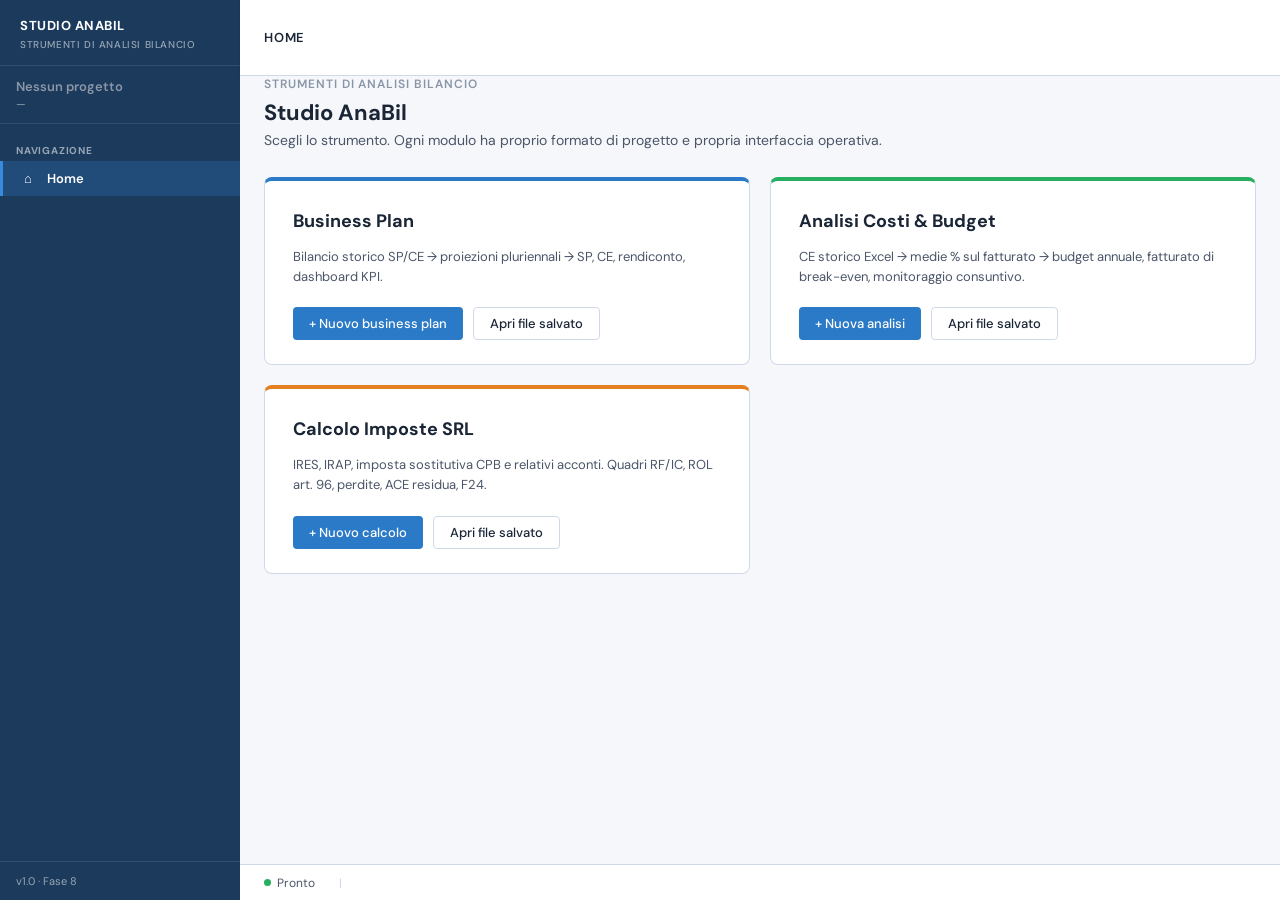
==== commit d13a05bc: "AB import: modale anteprima classificazione mastri (step 2-4/4) Sostituisce la logica pivot-based (5" ====
--- a/index.html
+++ b/index.html
@@ -651,6 +651,23 @@
 </div>
 
 <!-- =====================================================
+     MODALE ANTEPRIMA CLASSIFICAZIONE MASTRI (AB import)
+     ===================================================== -->
+<div class="modal-overlay hidden" id="modal-ab-classifica-mastri">
+  <div class="modal" style="width:820px;max-height:90vh">
+    <div class="modal-header">
+      <span class="modal-title">Anteprima import — classificazione mastri</span>
+      <div class="modal-close" onclick="BudgetUI.annullaModaleClassifica()">✕</div>
+    </div>
+    <div class="modal-body" id="ab-classifica-body" style="max-height:60vh;overflow:auto"></div>
+    <div class="modal-footer">
+      <div class="btn btn-secondary" onclick="BudgetUI.annullaModaleClassifica()">Annulla</div>
+      <div class="btn btn-primary" onclick="BudgetUI.confermaModaleClassifica()">Conferma e importa</div>
+    </div>
+  </div>
+</div>
+
+<!-- =====================================================
      SCRIPT — ordine di caricamento importante
      ===================================================== -->
 <!-- Librerie vendored -->
@@ -670,6 +687,7 @@
 <script src="js/modules/imposte/regole-loader.js"></script>
 <script src="js/modules/imposte/schema.js"></script>
 <script src="js/modules/imposte/engine.js"></script>
+<script src="js/modules/imposte/ui.js"></script>
 
 <!-- Core (shell e gestione progetti) -->
 <script src="js/core/projects.js"></script>
--- a/css/main.css
+++ b/css/main.css
@@ -1848,6 +1848,125 @@
   display: flex;
   gap: 10px;
   justify-content: flex-end;
+}
+
+/* ── Modale anteprima classificazione mastri (Step pre-import) ── */
+.ab-cls-meta {
+  display: flex;
+  flex-wrap: wrap;
+  gap: 18px;
+  font-size: 13px;
+  color: var(--color-text-secondary);
+  padding: 8px 12px;
+  background: var(--color-surface-alt);
+  border-radius: 4px;
+  margin-bottom: 12px;
+}
+.ab-cls-meta strong {
+  color: var(--color-text-primary);
+  font-weight: 600;
+}
+.ab-cls-help {
+  font-size: 12px;
+  color: var(--color-text-secondary);
+  background: var(--color-info-bg);
+  border-left: 3px solid var(--color-info);
+  padding: 8px 12px;
+  border-radius: 4px;
+  margin-bottom: 14px;
+  line-height: 1.5;
+}
+.ab-cls-tab {
+  width: 100%;
+  border-collapse: collapse;
+  font-size: 13px;
+}
+.ab-cls-tab th,
+.ab-cls-tab td {
+  padding: 6px 10px;
+  border-bottom: 1px solid var(--color-border-light);
+  text-align: left;
+  vertical-align: middle;
+}
+.ab-cls-tab thead th {
+  font-family: 'DM Sans', sans-serif;
+  font-weight: 700;
+  font-size: 12px;
+  text-transform: uppercase;
+  letter-spacing: 0.5px;
+  color: var(--color-text-secondary);
+  background: var(--color-surface-alt);
+  border-bottom: 1px solid var(--color-border);
+  position: sticky;
+  top: 0;
+  z-index: 1;
+}
+.ab-cls-tab th.num,
+.ab-cls-tab td.num {
+  text-align: right;
+  font-variant-numeric: tabular-nums;
+}
+.ab-cls-cod {
+  font-family: 'JetBrains Mono', monospace;
+  font-weight: 600;
+  color: var(--color-text-primary);
+  width: 70px;
+}
+.ab-cls-descr {
+  max-width: 320px;
+  overflow: hidden;
+  text-overflow: ellipsis;
+  white-space: nowrap;
+  color: var(--color-text-primary);
+}
+.ab-cls-num {
+  width: 60px;
+  color: var(--color-text-secondary);
+}
+.ab-cls-sel { width: 180px; }
+.ab-cls-rim { width: 130px; text-align: center; }
+
+.ab-cls-select {
+  width: 100%;
+  font-size: 13px;
+  padding: 4px 6px;
+}
+
+/* Righe colorate per classificazione */
+.ab-cls-row-sp     { background: var(--color-surface-alt); }
+.ab-cls-row-sp     .ab-cls-cod,
+.ab-cls-row-sp     .ab-cls-descr { color: var(--color-text-muted); }
+.ab-cls-row-ce     { background: var(--color-surface); }
+.ab-cls-row-ignora { background: var(--color-bg); opacity: 0.6; }
+
+/* Checkbox custom (no input nativi nel codice del progetto) */
+.ab-cls-checkbox {
+  display: inline-flex;
+  align-items: center;
+  justify-content: center;
+  width: 20px;
+  height: 20px;
+  border: 1.5px solid var(--color-border);
+  border-radius: 3px;
+  background: var(--color-surface);
+  cursor: pointer;
+  font-family: 'DM Sans', sans-serif;
+  font-size: 13px;
+  font-weight: 700;
+  color: var(--color-accent);
+  user-select: none;
+  margin: 0 auto;
+}
+.ab-cls-checkbox.checked {
+  background: var(--color-accent-light);
+  border-color: var(--color-accent);
+}
+.ab-cls-checkbox.disabled {
+  background: var(--color-surface-alt);
+  border-color: var(--color-border-light);
+  color: var(--color-text-muted);
+  cursor: not-allowed;
+  opacity: 0.5;
 }
 
 /* Tabella storico/anteprima per macroarea */
@@ -3278,3 +3397,224 @@
     margin: 10mm;
   }
 }
+
+/* ─────────────────────────────────────────────────────────────
+   Modulo Imposte (UI sezioni)
+   ───────────────────────────────────────────────────────────── */
+
+.imp-page {
+  display: flex;
+  flex-direction: column;
+  gap: 16px;
+  max-width: 1080px;
+}
+
+.imp-card {
+  background: var(--color-surface);
+  border: 1px solid var(--color-border);
+  border-radius: 8px;
+  padding: 18px 20px;
+}
+
+.imp-card-title {
+  font-size: 15px;
+  font-weight: 700;
+  color: var(--color-text-primary);
+  margin-bottom: 14px;
+  padding-bottom: 8px;
+  border-bottom: 1px solid var(--color-border-light);
+}
+
+.imp-subtitle {
+  font-size: 13px;
+  font-weight: 700;
+  color: var(--color-text-primary);
+  margin-bottom: 6px;
+}
+
+.imp-grid-2col {
+  display: grid;
+  grid-template-columns: 1fr 1fr;
+  gap: 14px 24px;
+}
+
+.imp-form-group {
+  display: flex;
+  flex-direction: column;
+  gap: 4px;
+}
+
+.imp-form-label {
+  font-size: 12px;
+  font-weight: 600;
+  color: var(--color-text-secondary);
+}
+
+.imp-form-field {
+  background: var(--color-surface-alt);
+  border: 1px solid var(--color-border);
+  border-radius: 4px;
+  padding: 8px 10px;
+  min-height: 18px;
+  font-family: 'DM Sans', system-ui, sans-serif;
+  font-size: 14px;
+  color: var(--color-text-primary);
+  outline: none;
+}
+
+.imp-form-field:focus {
+  border-color: var(--color-accent);
+  background: var(--color-surface);
+  box-shadow: 0 0 0 2px var(--color-accent-light);
+}
+
+.imp-form-field:empty::before {
+  content: attr(data-placeholder);
+  color: var(--color-text-muted);
+}
+
+.imp-form-num {
+  font-family: 'JetBrains Mono', monospace;
+  font-size: 14px;
+  text-align: right;
+}
+
+.imp-form-hint {
+  font-size: 11px;
+  color: var(--color-text-muted);
+  line-height: 1.4;
+}
+
+/* Pill SI/NO o multi-opzione */
+.imp-pill-group {
+  display: inline-flex;
+  border: 1px solid var(--color-border);
+  border-radius: 4px;
+  overflow: hidden;
+  background: var(--color-surface-alt);
+}
+
+.imp-pill {
+  padding: 7px 14px;
+  font-size: 13px;
+  font-weight: 600;
+  color: var(--color-text-secondary);
+  cursor: pointer;
+  user-select: none;
+  border-right: 1px solid var(--color-border);
+  background: transparent;
+  transition: background 0.15s, color 0.15s;
+}
+
+.imp-pill:last-child { border-right: none; }
+.imp-pill:hover     { background: var(--color-surface-hover); }
+
+.imp-pill.active {
+  background: var(--color-accent);
+  color: #fff;
+}
+
+/* Preview / risultati calcolati */
+.imp-preview { background: var(--color-info-bg); border-color: var(--color-info); }
+
+.imp-preview-row {
+  display: flex;
+  justify-content: space-between;
+  align-items: center;
+  padding: 8px 0;
+}
+
+.imp-preview-label {
+  font-size: 13px;
+  color: var(--color-text-secondary);
+}
+
+.imp-preview-value {
+  font-size: 18px;
+  font-weight: 700;
+  color: var(--color-info);
+}
+
+/* Tabelle storico */
+.imp-table {
+  width: 100%;
+  border-collapse: separate;
+  border-spacing: 0;
+  font-size: 13px;
+}
+
+.imp-table th {
+  text-align: left;
+  font-weight: 600;
+  color: var(--color-text-secondary);
+  padding: 8px 10px;
+  border-bottom: 1px solid var(--color-border);
+  background: var(--color-surface-alt);
+}
+
+.imp-table th:nth-child(n+2) { text-align: right; }
+.imp-table th:last-child     { text-align: center; width: 36px; }
+
+.imp-table td {
+  padding: 6px 10px;
+  border-bottom: 1px solid var(--color-border-light);
+}
+
+.imp-table td:nth-child(n+2) { text-align: right; }
+.imp-table td:last-child     { text-align: center; }
+
+.imp-table tbody tr:last-child td { border-bottom: none; }
+
+.imp-table-empty {
+  text-align: center !important;
+  color: var(--color-text-muted);
+  font-style: italic;
+  padding: 14px !important;
+}
+
+.imp-table .imp-form-field {
+  padding: 4px 6px;
+  font-size: 13px;
+  background: transparent;
+  border: 1px solid transparent;
+}
+
+.imp-table .imp-form-field:hover { border-color: var(--color-border-light); }
+.imp-table .imp-form-field:focus {
+  border-color: var(--color-accent);
+  background: var(--color-surface);
+}
+
+.imp-tag {
+  display: inline-block;
+  padding: 2px 8px;
+  border-radius: 10px;
+  font-size: 11px;
+  font-weight: 600;
+}
+
+.imp-tag-attiva   { background: var(--color-success-bg); color: var(--color-success); }
+.imp-tag-esaurita { background: var(--color-error-bg);   color: var(--color-error);   }
+
+.imp-icon-btn {
+  display: inline-flex;
+  align-items: center;
+  justify-content: center;
+  width: 24px;
+  height: 24px;
+  border-radius: 4px;
+  font-size: 13px;
+  color: var(--color-text-muted);
+  cursor: pointer;
+}
+
+.imp-icon-btn:hover {
+  background: var(--color-error-bg);
+  color: var(--color-error);
+}
+
+.imp-actions {
+  margin-top: 10px;
+  display: flex;
+  gap: 8px;
+}
